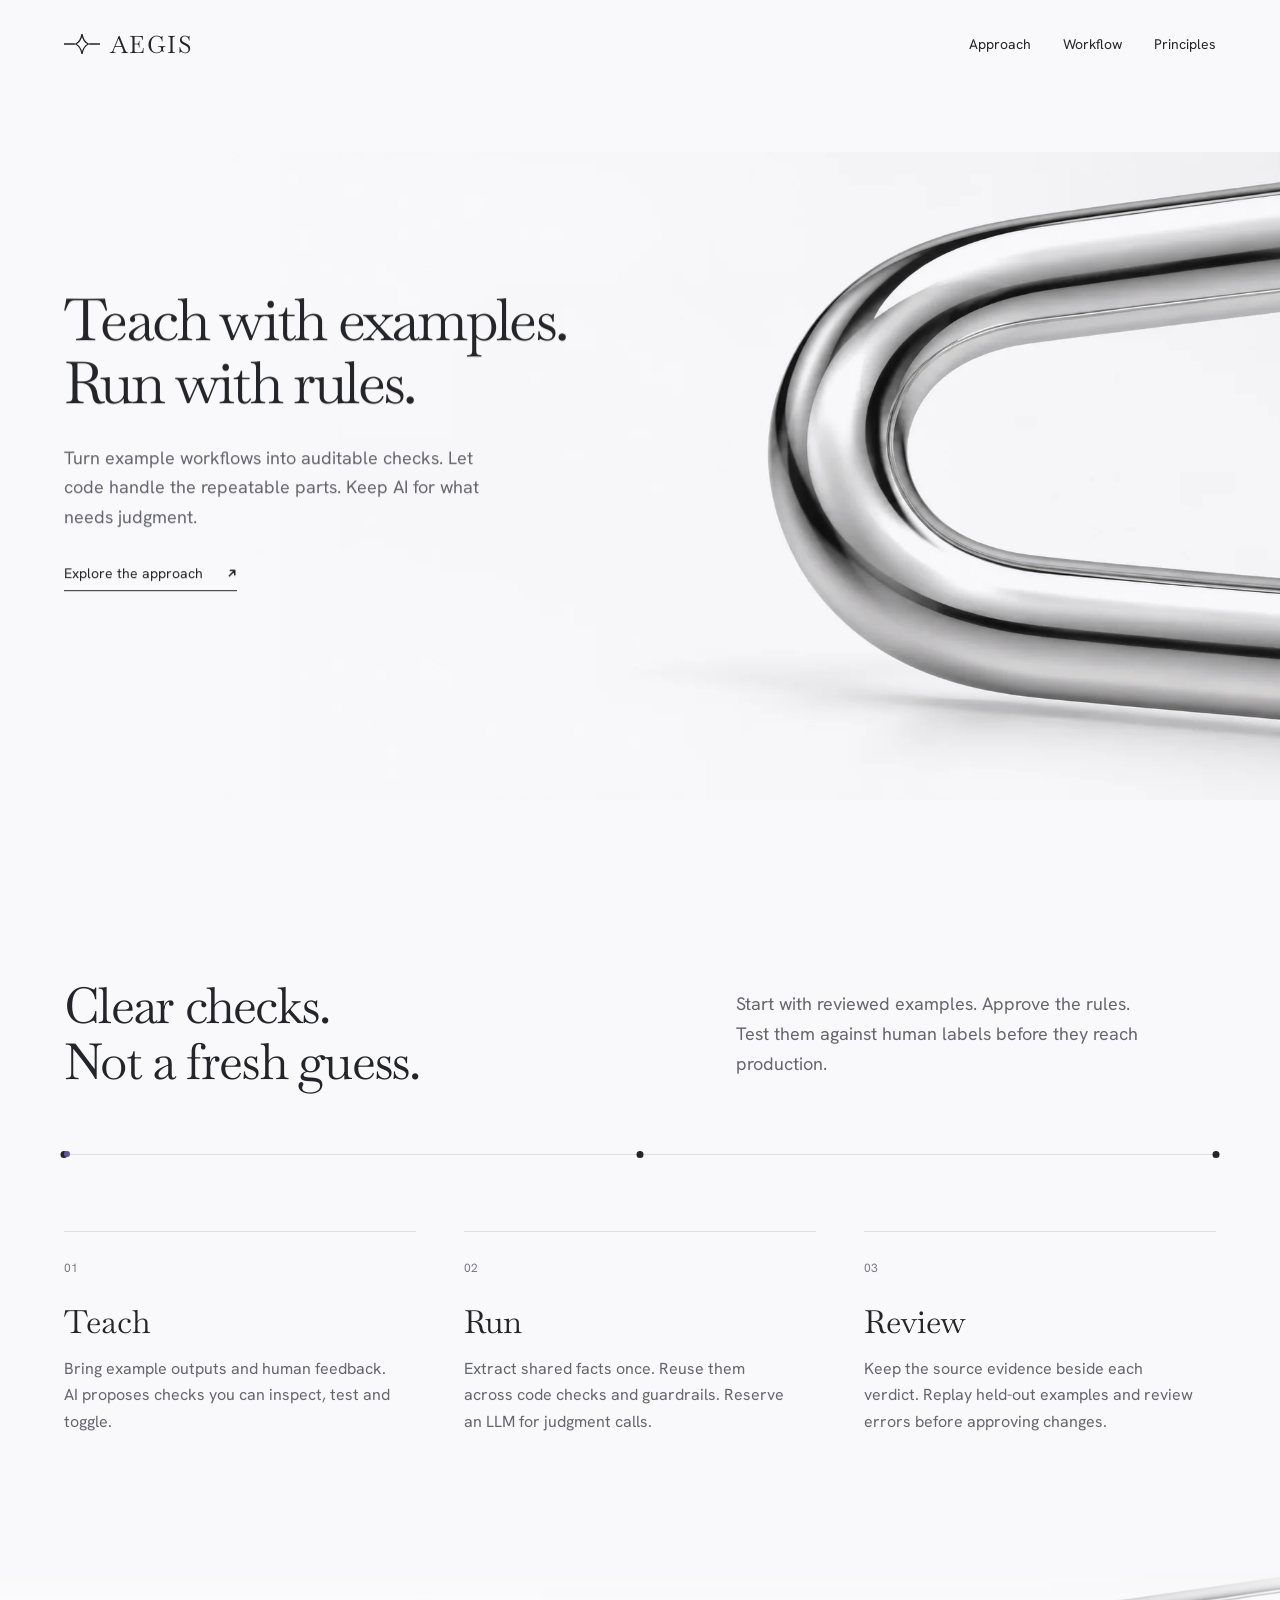
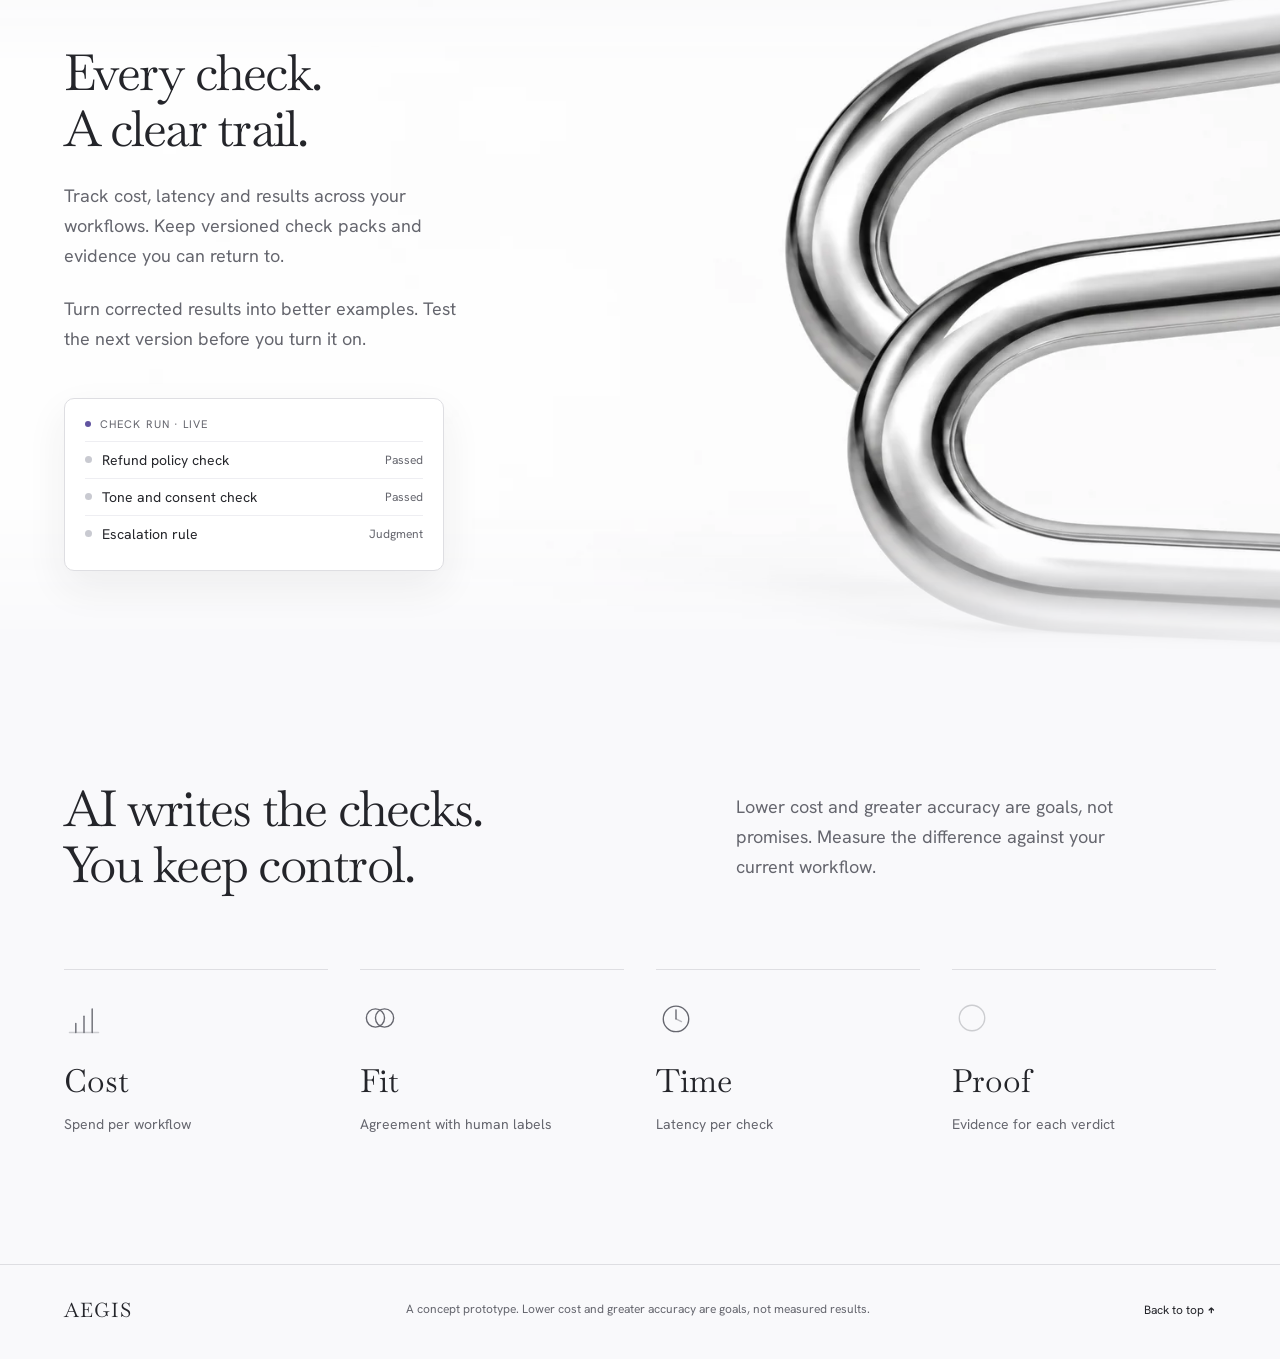
==== index.html @ 39c85c09 "Blend resized silver hero into pearl background" ====
<!DOCTYPE html>
<html lang="en">
<head>
<meta charset="utf-8"><meta name="viewport" content="width=device-width,initial-scale=1">
<title>Aegis - Teach with examples. Run with rules.</title>
<meta name="description" content="A concept for turning reviewed workflow examples into testable checks. AI proposes the rules. You keep control.">
<link rel="preconnect" href="https://fonts.googleapis.com"><link rel="preconnect" href="https://fonts.gstatic.com" crossorigin>
<link href="https://fonts.googleapis.com/css2?family=Baskervville:wght@400;500;600&family=Hanken+Grotesk:wght@400;500;600&display=swap" rel="stylesheet">
<style>:root{--ink:#24252a;--muted:#65666e;--line:#dedee2;--white:#f9f9fb;--serif:'Baskervville',Georgia,serif;--sans:'Hanken Grotesk',Arial,sans-serif}
*{box-sizing:border-box}html{scroll-behavior:smooth;scroll-padding-top:96px}body{margin:0;background:var(--white);color:var(--ink);font-family:var(--sans);-webkit-font-smoothing:antialiased}a{color:inherit}img{display:block;width:100%}h1,h2,h3,p{margin:0}h1,h2,h3{font-family:var(--serif);font-weight:400}p{font-size:18px;line-height:1.65;color:var(--muted)}.wrap{max-width:1320px;margin:auto;padding-left:64px;padding-right:64px}.header{height:88px;position:absolute;top:0;left:0;right:0;z-index:2;display:flex;justify-content:space-between;align-items:center;padding:0 64px}.logo{display:flex;align-items:center;gap:10px;text-decoration:none;font-family:var(--serif);font-size:24px;letter-spacing:.06em}.header nav{display:flex;gap:32px}.header nav a{text-decoration:none;font-size:14px}.header nav a:hover{text-decoration:underline;text-underline-offset:6px}.hero{position:relative;min-height:720px;height:min(850px,100svh);overflow:hidden;background:#f7f7fa}.hero-art{position:absolute;inset:0;height:100%;object-fit:cover;object-position:center}.hero-copy{position:relative;z-index:1;padding:0 64px;width:57%;max-width:820px;top:50%;transform:translateY(-45%)}h1{font-size:clamp(44px,4.55vw,70px);line-height:1.08;letter-spacing:-.045em}.hero-copy p{max-width:440px;margin-top:28px}.button{display:inline-flex;gap:28px;align-items:center;text-decoration:none;background:var(--ink);color:white;border-radius:4px;padding:16px 22px;margin-top:32px;font-size:14px;transition:background .2s}.button:hover{background:#43444c}.button:focus-visible,a:focus-visible{outline:2px solid #6154a0;outline-offset:5px}.approach{padding-top:128px;padding-bottom:128px}.section-heading{display:grid;grid-template-columns:1.2fr 1fr;gap:96px;align-items:center}h2{font-size:clamp(38px,3.9vw,56px);line-height:1.12;letter-spacing:-.035em}.section-heading>p{max-width:430px}.steps{display:grid;grid-template-columns:repeat(3,1fr);gap:48px;margin-top:76px}.steps article{border-top:1px solid var(--line);padding-top:24px}.step-number{font-size:12px;color:#777983;font-variant-numeric:tabular-nums}.steps h3{font-size:32px;margin:24px 0 14px}.steps p{font-size:16px;max-width:330px}.evidence{background:#f2f3f6;overflow:hidden}.evidence-inner{position:relative;min-height:690px;display:flex;align-items:center}.evidence-copy{position:relative;z-index:1;width:40%;padding:72px 0}.evidence-copy p{margin-top:24px;max-width:400px}.pipe-section-art{position:absolute;right:-8%;width:110%;height:100%;object-fit:cover;object-position:center;mix-blend-mode:multiply;pointer-events:none}.measure{padding-top:128px;padding-bottom:128px}.metrics{display:grid;grid-template-columns:repeat(4,1fr);gap:32px;margin-top:76px}.metrics>div{border-top:1px solid var(--line);padding-top:28px}.metrics h3{font-size:32px}.metrics p{font-size:14px;margin-top:12px}footer.wrap{border-top:1px solid var(--line);padding-top:32px;padding-bottom:36px;display:flex;gap:40px;align-items:center;justify-content:space-between}footer p{font-size:12px;max-width:470px}.footer-name{font-family:var(--serif);font-size:20px;text-decoration:none;letter-spacing:.05em}footer>a:last-child{font-size:12px;text-decoration:none;white-space:nowrap}
@media(min-width:1600px){.hero-copy{margin-left:calc((100vw - 1440px)/2)}.header{padding-left:max(64px,calc((100vw - 1312px)/2));padding-right:max(64px,calc((100vw - 1312px)/2))}}
@media(max-width:1000px){.wrap{padding-left:36px;padding-right:36px}.header{padding:0 36px}.hero-copy{padding:0 36px;width:57%}.hero-copy p{font-size:16px}.section-heading{gap:48px}.steps{gap:28px}.evidence-copy{width:42%}.evidence-copy p{font-size:16px}.evidence-inner{min-height:620px}}
@media(max-width:640px){html{scroll-padding-top:30px}.wrap{padding-left:24px;padding-right:24px}.header{height:72px;padding:0 24px}.logo{font-size:21px;gap:6px}.logo svg{width:30px}.header nav{gap:18px}.header nav a{font-size:12px}.header nav a:nth-child(2){display:none}.hero{height:auto;min-height:0;padding-top:112px;padding-bottom:0;display:flex;flex-direction:column}.hero-copy{top:auto;transform:none;padding:0 24px;width:100%;max-width:none}.hero h1{font-size:43px;line-height:1.08}.hero-copy p{font-size:16px;line-height:1.55;max-width:330px;margin-top:22px}.button{margin-top:24px;padding:14px 18px}.hero-art{position:relative;inset:auto;order:2;height:380px;width:100%;object-fit:cover;object-position:94% center;margin-top:8px}.section-heading{grid-template-columns:1fr;gap:24px}h2{font-size:38px}.section-heading>p{font-size:16px;max-width:340px}.approach,.measure{padding-top:76px;padding-bottom:76px}.steps{grid-template-columns:1fr;gap:32px;margin-top:44px}.steps article{padding-top:20px}.steps h3{margin:14px 0 10px;font-size:29px}.steps p{max-width:100%}.evidence-inner{display:flex;flex-direction:column;align-items:stretch;min-height:0;padding-top:68px;padding-bottom:0}.evidence-copy{width:100%;padding:0}.evidence-copy p{max-width:330px;font-size:16px;margin-top:22px}.pipe-section-art{position:relative;right:auto;width:calc(100% + 48px);margin-left:-24px;height:390px;object-position:95% center;margin-top:24px}.metrics{grid-template-columns:1fr 1fr;gap:36px 24px;margin-top:44px}.metrics>div{padding-top:20px}.metrics h3{font-size:29px}.metrics p{font-size:13px;line-height:1.5}footer.wrap{flex-wrap:wrap;gap:20px;padding-top:28px;padding-bottom:32px}footer p{order:3;width:100%;max-width:320px}footer>a:last-child{margin-left:auto}}
@media(prefers-reduced-motion:reduce){html{scroll-behavior:auto}*{transition:none!important}}

/* Shared canvas: feather both artworks into the same pearl surface. */
.hero,.evidence{background:var(--white)}
.hero-art{mask-image:linear-gradient(to bottom,black 65%,transparent 100%);-webkit-mask-image:linear-gradient(to bottom,black 65%,transparent 100%);animation:silver-drift 14s ease-in-out infinite;transform-origin:72% 50%}
.pipe-section-art{mix-blend-mode:normal;mask-image:linear-gradient(to bottom,transparent,black 16%,black 76%,transparent);-webkit-mask-image:linear-gradient(to bottom,transparent,black 16%,black 76%,transparent);animation:mercury-drift 11s ease-in-out infinite}
.hero-copy{animation:copy-arrive 1s cubic-bezier(.2,.7,.2,1) both}
.header{animation:header-arrive .8s ease both}.button{transition:background .2s,transform .25s}.button:hover{transform:translateY(-3px)}
@keyframes silver-drift{0%,100%{transform:scale(1.015) translateY(0)}50%{transform:scale(1.035) translateY(-8px)}}
@keyframes mercury-drift{0%,100%{transform:translateY(0)}50%{transform:translateY(-12px)}}
@keyframes copy-arrive{from{opacity:0;filter:blur(6px)}to{opacity:1;filter:blur(0)}}
@keyframes header-arrive{from{opacity:0;transform:translateY(-8px)}to{opacity:1;transform:translateY(0)}}
.reveal{opacity:1}.motion-ready .reveal{opacity:0;transform:translateY(26px);transition:opacity .8s ease,transform .8s cubic-bezier(.2,.7,.2,1)}.motion-ready .reveal.visible{opacity:1;transform:none}
@media(max-width:640px){.hero-art{height:410px;margin-top:0;object-position:94% center;mask-image:linear-gradient(to bottom,transparent,black 20%,black 72%,transparent);-webkit-mask-image:linear-gradient(to bottom,transparent,black 20%,black 72%,transparent)}.pipe-section-art{height:420px;margin-top:0;mask-image:linear-gradient(to bottom,transparent,black 18%,black 72%,transparent);-webkit-mask-image:linear-gradient(to bottom,transparent,black 18%,black 72%,transparent)}.hero{padding-bottom:0}.approach{padding-top:44px}.evidence-inner{padding-top:26px}.measure{padding-top:44px}}
@media(prefers-reduced-motion:reduce){.hero-art,.pipe-section-art,.hero-copy,.header{animation:none}.motion-ready .reveal{opacity:1;transform:none;transition:none}}

.button{padding:0 0 8px;background:transparent!important;color:var(--ink);border-radius:0;border-bottom:1px solid var(--ink);gap:24px}.button:hover{transform:translateX(3px)}
.article-page{padding-top:168px;padding-bottom:100px}.article-lead{max-width:780px}.article-lead h1{font-size:clamp(46px,5vw,72px)}.article-lead>p{font-size:22px;margin-top:28px;max-width:650px}.article-body{display:grid;grid-template-columns:1fr 1fr;gap:72px 80px;margin-top:90px}.article-body article{border-top:1px solid var(--line);padding-top:24px}.article-body h2{font-size:36px;margin-bottom:20px}.article-body p+p{margin-top:18px}.page-next{display:flex;justify-content:space-between;gap:24px;border-top:1px solid var(--line);margin-top:90px;padding-top:30px}.page-next a{text-decoration:none;font-size:16px}.page-next a:hover{text-decoration:underline;text-underline-offset:5px}.header nav a[aria-current=page]{text-decoration:underline;text-underline-offset:6px}
@media(max-width:640px){.header nav{gap:14px}.header nav a:nth-child(2){display:block}.header nav a{font-size:11px}.header{padding:0 20px}.logo{font-size:19px}.article-page{padding-top:132px;padding-bottom:64px}.article-lead>p{font-size:18px}.article-body{grid-template-columns:1fr;gap:40px;margin-top:54px}.article-body h2{font-size:31px}.article-body p{font-size:16px}.page-next{margin-top:54px}.page-next a{font-size:14px}}
.flow{margin-top:64px}.flow-track{position:relative;height:1px;background:var(--line)}.flow-node{position:absolute;top:-3px;width:7px;height:7px;border-radius:50%;background:var(--ink);transform:translateX(-50%)}.flow-pulse{position:absolute;top:-2.5px;left:0;width:6px;height:6px;border-radius:50%;background:#6154a0;animation:flow-run 4.5s linear infinite}@keyframes flow-run{0%{left:0;opacity:0}12%{opacity:1}88%{opacity:1}100%{left:calc(100% - 6px);opacity:0}}.metrics .anim{color:var(--muted);margin-bottom:22px;display:block}.metrics .anim .bar{transform-box:fill-box;transform-origin:bottom;animation:bar-cycle 3s ease-in-out infinite}.metrics .anim .b2{animation-delay:.5s}.metrics .anim .b3{animation-delay:1s}@keyframes bar-cycle{0%,100%{transform:scaleY(1)}50%{transform:scaleY(.45)}}.metrics .anim .merge{transform-box:fill-box;animation:fit-merge 3.8s ease-in-out infinite}@keyframes fit-merge{0%,100%{transform:translateX(5px)}50%{transform:translateX(-5px)}}.metrics .anim .hand{transform-box:fill-box;transform-origin:50% 100%;animation:hand-spin 4s linear infinite}@keyframes hand-spin{to{transform:rotate(360deg)}}.metrics .anim .tick{stroke-dasharray:22;stroke-dashoffset:22;animation:tick-draw 3.4s ease-in-out infinite}@keyframes tick-draw{0%{stroke-dashoffset:22}40%{stroke-dashoffset:0}75%{stroke-dashoffset:0}100%{stroke-dashoffset:-22}}@media(prefers-reduced-motion:reduce){.flow-pulse{animation:none}.metrics .anim .bar,.metrics .anim .merge,.metrics .anim .hand,.metrics .anim .tick{animation:none}.metrics .anim .tick{stroke-dashoffset:0}}.menu-toggle{display:none}.mobile-menu{display:none;position:fixed;inset:0;z-index:50;background:var(--white);flex-direction:column;justify-content:center;padding:0 32px;visibility:hidden;clip-path:circle(0px at calc(100% - 46px) 36px);transition:clip-path .65s cubic-bezier(.7,0,.2,1),visibility 0s .65s}.mobile-menu.open{visibility:visible;clip-path:circle(150% at calc(100% - 46px) 36px);transition:clip-path .65s cubic-bezier(.7,0,.2,1)}.mobile-menu nav{display:flex;flex-direction:column;gap:6px}.mobile-menu a{font-family:var(--serif);font-size:44px;line-height:1.3;text-decoration:none;letter-spacing:-.02em;display:flex;align-items:baseline;gap:16px;opacity:0;transform:translateY(18px);transition:opacity .45s ease,transform .45s cubic-bezier(.2,.7,.2,1)}.mobile-menu a span{font-family:var(--sans);font-size:12px;color:var(--muted);letter-spacing:.1em}.mobile-menu.open a{opacity:1;transform:none}.mobile-menu.open a:nth-child(1){transition-delay:.16s}.mobile-menu.open a:nth-child(2){transition-delay:.23s}.mobile-menu.open a:nth-child(3){transition-delay:.3s}.mobile-menu.open a:nth-child(4){transition-delay:.37s}.mobile-menu a[aria-current=page]{text-decoration:underline;text-underline-offset:8px}.mobile-menu p{position:absolute;bottom:36px;left:32px;right:32px;font-size:12px;max-width:280px}body.menu-open{overflow:hidden}@media(max-width:640px){.menu-toggle{display:block;position:relative;z-index:60;width:44px;height:44px;background:none;border:0;padding:0;cursor:pointer}.menu-toggle span{position:absolute;right:6px;height:1.5px;background:var(--ink);border-radius:2px;transition:top .5s cubic-bezier(.7,0,.2,1),right .5s cubic-bezier(.7,0,.2,1),width .5s cubic-bezier(.7,0,.2,1),transform .5s cubic-bezier(.7,0,.2,1)}.menu-toggle .mt-a{top:16px;width:30px}.menu-toggle .mt-b{top:27px;width:16px}.menu-toggle.open .mt-a{top:21.5px;width:26px;right:9px;transform:rotate(90deg)}.menu-toggle.open .mt-b{top:21.5px;width:26px;right:9px;transform:rotate(0deg)}.mobile-menu{display:flex}}@media(prefers-reduced-motion:reduce){.mobile-menu,.mobile-menu a,.menu-toggle span{transition:none}}body.menu-open .header{z-index:60}@media(max-width:640px){.header nav{display:none}}.feed{margin-top:44px;background:#fff;border:1px solid var(--line);border-radius:10px;padding:18px 20px;max-width:380px;font-size:14px;color:var(--ink);box-shadow:0 16px 40px rgba(36,37,42,.07)}.feed-head{display:flex;align-items:center;gap:9px;font-size:11px;letter-spacing:.1em;text-transform:uppercase;color:var(--muted);margin-bottom:10px}.feed-live{width:6px;height:6px;border-radius:50%;background:#6154a0;animation:live-pulse 2.2s ease-in-out infinite}@keyframes live-pulse{50%{opacity:.2}}.feed-row{display:flex;align-items:center;gap:10px;padding:9px 0;border-top:1px solid #eeeef2}.feed-row i{width:7px;height:7px;border-radius:50%;background:#c9cad1;flex:none;animation:row-cycle 4.8s ease-in-out infinite}.feed-row:nth-child(3) i{animation-delay:1.2s}.feed-row:nth-child(4) i{animation-delay:2.4s}@keyframes row-cycle{0%,100%{background:#c9cad1}10%,40%{background:#6154a0}}.feed-row span{margin-left:auto;color:var(--muted);font-size:12px}@media(max-width:640px){.feed{max-width:340px;margin-top:36px}}@media(prefers-reduced-motion:reduce){.feed-live,.feed-row i{animation:none}}
/* Airier silver hero composition */
@media(min-width:641px){.hero-art{inset:auto;top:17%;right:-3%;width:90%;height:78%;object-fit:contain;object-position:center}}
@media(max-width:640px){.hero-art{height:320px;object-position:94% center}}

/* Keep toggle above the overlay throughout both transitions. */
@media(max-width:640px){.header{z-index:60!important;animation:none!important;transform:none!important}.menu-toggle{position:fixed;top:14px;right:20px;z-index:70;opacity:1!important;visibility:visible!important;-webkit-tap-highlight-color:transparent}.menu-toggle span{top:21px!important;right:8px!important;width:28px!important;transform-origin:center;transition:transform .65s cubic-bezier(.22,1,.36,1)!important;opacity:1!important;visibility:visible!important}.menu-toggle .mt-a{transform:translateY(-5px)}.menu-toggle .mt-b{transform:translateY(5px) scaleX(.6);transform-origin:right center}.menu-toggle.open .mt-a{transform:translateY(0) rotate(90deg)}.menu-toggle.open .mt-b{transform:translateY(0) scaleX(1);transform-origin:right center}.mobile-menu{transition:clip-path .75s cubic-bezier(.22,1,.36,1),visibility 0s .75s}.mobile-menu.open{transition:clip-path .75s cubic-bezier(.22,1,.36,1),visibility 0s}}
@media(prefers-reduced-motion:reduce){.menu-toggle span,.mobile-menu{transition:none!important}}

.hero-art{mix-blend-mode:multiply;mask-image:linear-gradient(to right,transparent,black 20%,black);-webkit-mask-image:linear-gradient(to right,transparent,black 20%,black)}
</style>
</head>
<body>
<header class="header"><a class="logo" href="#top" aria-label="Aegis home"><svg viewBox="0 0 40 24" width="36" height="24" aria-hidden="true"><path d="M0 12h12M28 12h12" stroke="currentColor" stroke-width="1.5"/><path d="M20 1c1 6 3 9 7 11-4 2-6 5-7 11-1-6-3-9-7-11 4-2 6-5 7-11z" fill="none" stroke="currentColor" stroke-width="1.5"/></svg>AEGIS</a><nav aria-label="Main"><a href="approach.html">Approach</a><a href="workflow.html">Workflow</a><a href="principles.html">Principles</a></nav><button class="menu-toggle" type="button" aria-expanded="false" aria-controls="mobile-menu" aria-label="Open menu"><span class="mt-a"></span><span class="mt-b"></span></button></header><div class="mobile-menu" id="mobile-menu" aria-hidden="true"><nav aria-label="Mobile"><a href="#top" aria-current="page"><span>01</span>Home</a><a href="approach.html"><span>02</span>Approach</a><a href="workflow.html"><span>03</span>Workflow</a><a href="principles.html"><span>04</span>Principles</a></nav><p>A concept prototype. Teach with examples, run with rules.</p></div>
<main id="top">
<section class="hero" aria-labelledby="headline"><img class="hero-art" src="[data-uri]" alt="An abstract silver return curve" fetchpriority="high"><div class="hero-copy"><h1 id="headline">Teach with examples.<br>Run with rules.</h1><p>Turn example workflows into auditable checks. Let code handle the repeatable parts. Keep AI for what needs judgment.</p><a class="button" href="approach.html">Explore the approach <span aria-hidden="true"><svg viewBox="0 0 10 10" width="0.72em" height="0.72em" fill="none" stroke="currentColor" stroke-width="1.5" stroke-linecap="round" stroke-linejoin="round" aria-hidden="true" focusable="false" style="vertical-align:-0.04em"><path d="M2.3 7.7 7.7 2.3M3.3 2.3h4.4v4.4"/></svg></span></a></div></section>
<section class="approach wrap" id="approach"><div class="section-heading reveal"><h2>Clear checks.<br>Not a fresh guess.</h2><p>Start with reviewed examples. Approve the rules. Test them against human labels before they reach production.</p></div><div class="flow reveal" aria-hidden="true"><div class="flow-track"><span class="flow-node" style="left:0"></span><span class="flow-node" style="left:50%"></span><span class="flow-node" style="left:100%"></span><span class="flow-pulse"></span></div></div><div class="steps"><article><span class="step-number">01</span><h3>Teach</h3><p>Bring example outputs and human feedback. AI proposes checks you can inspect, test and toggle.</p></article><article><span class="step-number">02</span><h3>Run</h3><p>Extract shared facts once. Reuse them across code checks and guardrails. Reserve an LLM for judgment calls.</p></article><article><span class="step-number">03</span><h3>Review</h3><p>Keep the source evidence beside each verdict. Replay held-out examples and review errors before approving changes.</p></article></div></section>
<section class="evidence" id="workflow"><div class="evidence-inner wrap"><div class="evidence-copy reveal"><h2>Every check.<br>A clear trail.</h2><p>Track cost, latency and results across your workflows. Keep versioned check packs and evidence you can return to.</p><p>Turn corrected results into better examples. Test the next version before you turn it on.</p><div class="feed reveal" aria-hidden="true"><div class="feed-head"><span class="feed-live"></span>Check run · live</div><div class="feed-row"><i></i>Refund policy check<span>Passed</span></div><div class="feed-row"><i></i>Tone and consent check<span>Passed</span></div><div class="feed-row"><i></i>Escalation rule<span>Judgment</span></div></div></div><img src="[data-uri]" alt="Parallel abstract silver return curves" class="pipe-section-art" loading="lazy"></div></section>
<section class="measure wrap" id="principles"><div class="section-heading reveal"><h2>AI writes the checks.<br>You keep control.</h2><p>Lower cost and greater accuracy are goals, not promises. Measure the difference against your current workflow.</p></div><div class="metrics"><div><svg class="anim" viewBox="0 0 44 44" width="40" height="40" fill="none" stroke="currentColor" stroke-width="1.5" stroke-linecap="round" aria-hidden="true"><line x1="6" y1="38" x2="38" y2="38" opacity=".3"/><line class="bar b1" x1="13" y1="28" x2="13" y2="38"/><line class="bar b2" x1="22" y1="20" x2="22" y2="38"/><line class="bar b3" x1="31" y1="12" x2="31" y2="38"/></svg><h3>Cost</h3><p>Spend per workflow</p></div><div><svg class="anim" viewBox="0 0 44 44" width="40" height="40" fill="none" stroke="currentColor" stroke-width="1.5" aria-hidden="true"><circle cx="17" cy="22" r="10"/><circle class="merge" cx="27" cy="22" r="10"/></svg><h3>Fit</h3><p>Agreement with human labels</p></div><div><svg class="anim" viewBox="0 0 44 44" width="40" height="40" fill="none" stroke="currentColor" stroke-width="1.5" stroke-linecap="round" aria-hidden="true"><circle cx="22" cy="23" r="14"/><line class="hand" x1="22" y1="23" x2="22" y2="13"/><line x1="22" y1="23" x2="28" y2="26" opacity=".45"/></svg><h3>Time</h3><p>Latency per check</p></div><div><svg class="anim" viewBox="0 0 44 44" width="40" height="40" fill="none" stroke="currentColor" stroke-width="1.5" stroke-linecap="round" stroke-linejoin="round" aria-hidden="true"><circle cx="22" cy="22" r="14" opacity=".3"/><path class="tick" d="M15.5 22.5 20 27 28.5 17.5"/></svg><h3>Proof</h3><p>Evidence for each verdict</p></div></div></section>
</main><footer class="wrap"><a class="footer-name" href="#top">AEGIS</a><p>A concept prototype. Lower cost and greater accuracy are goals, not measured results.</p><a href="#top">Back to top <svg viewBox="0 0 10 10" width="0.72em" height="0.72em" fill="none" stroke="currentColor" stroke-width="1.5" stroke-linecap="round" stroke-linejoin="round" aria-hidden="true" focusable="false" style="vertical-align:-0.04em"><path d="M5 7.8V2.2M2.5 4.7 5 2.2l2.5 2.5"/></svg></a></footer>

<script>
const mt=document.querySelector('.menu-toggle'),mm=document.getElementById('mobile-menu');
if(mt&&mm){const setMenu=o=>{mt.classList.toggle('open',o);mm.classList.toggle('open',o);mt.setAttribute('aria-expanded',String(o));mm.setAttribute('aria-hidden',String(!o));document.body.classList.toggle('menu-open',o);mt.setAttribute('aria-label',o?'Close menu':'Open menu')};
mt.addEventListener('click',()=>setMenu(!mm.classList.contains('open')));
mm.querySelectorAll('a').forEach(a=>a.addEventListener('click',()=>setMenu(false)));
addEventListener('keydown',e=>{if(e.key==='Escape'&&mm.classList.contains('open'))setMenu(false)});}
const reduced=matchMedia('(prefers-reduced-motion: reduce)').matches;
if(!reduced && 'IntersectionObserver' in window){document.documentElement.classList.add('motion-ready');const observer=new IntersectionObserver(entries=>{entries.forEach(entry=>{if(entry.isIntersecting){entry.target.classList.add('visible');observer.unobserve(entry.target)}})},{threshold:.12});document.querySelectorAll('.reveal').forEach(el=>observer.observe(el));}
</script>
</body></html>
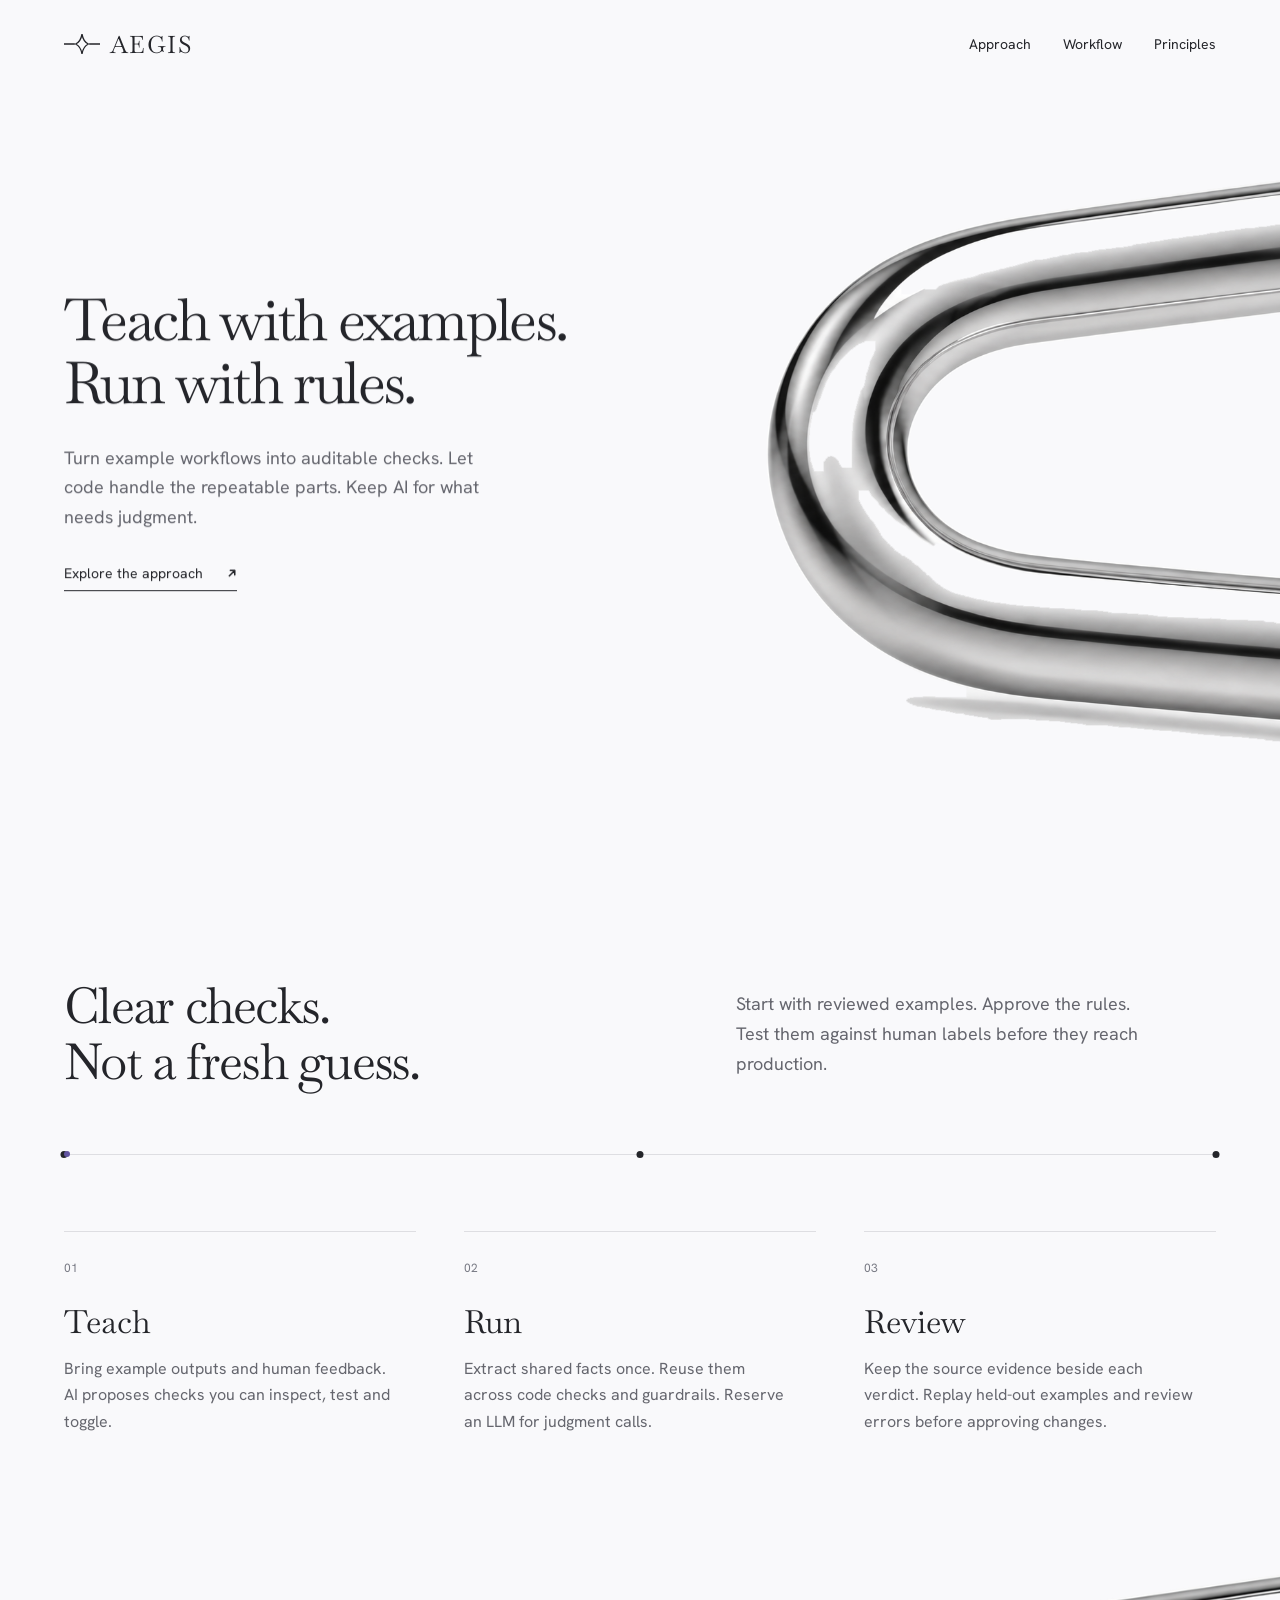
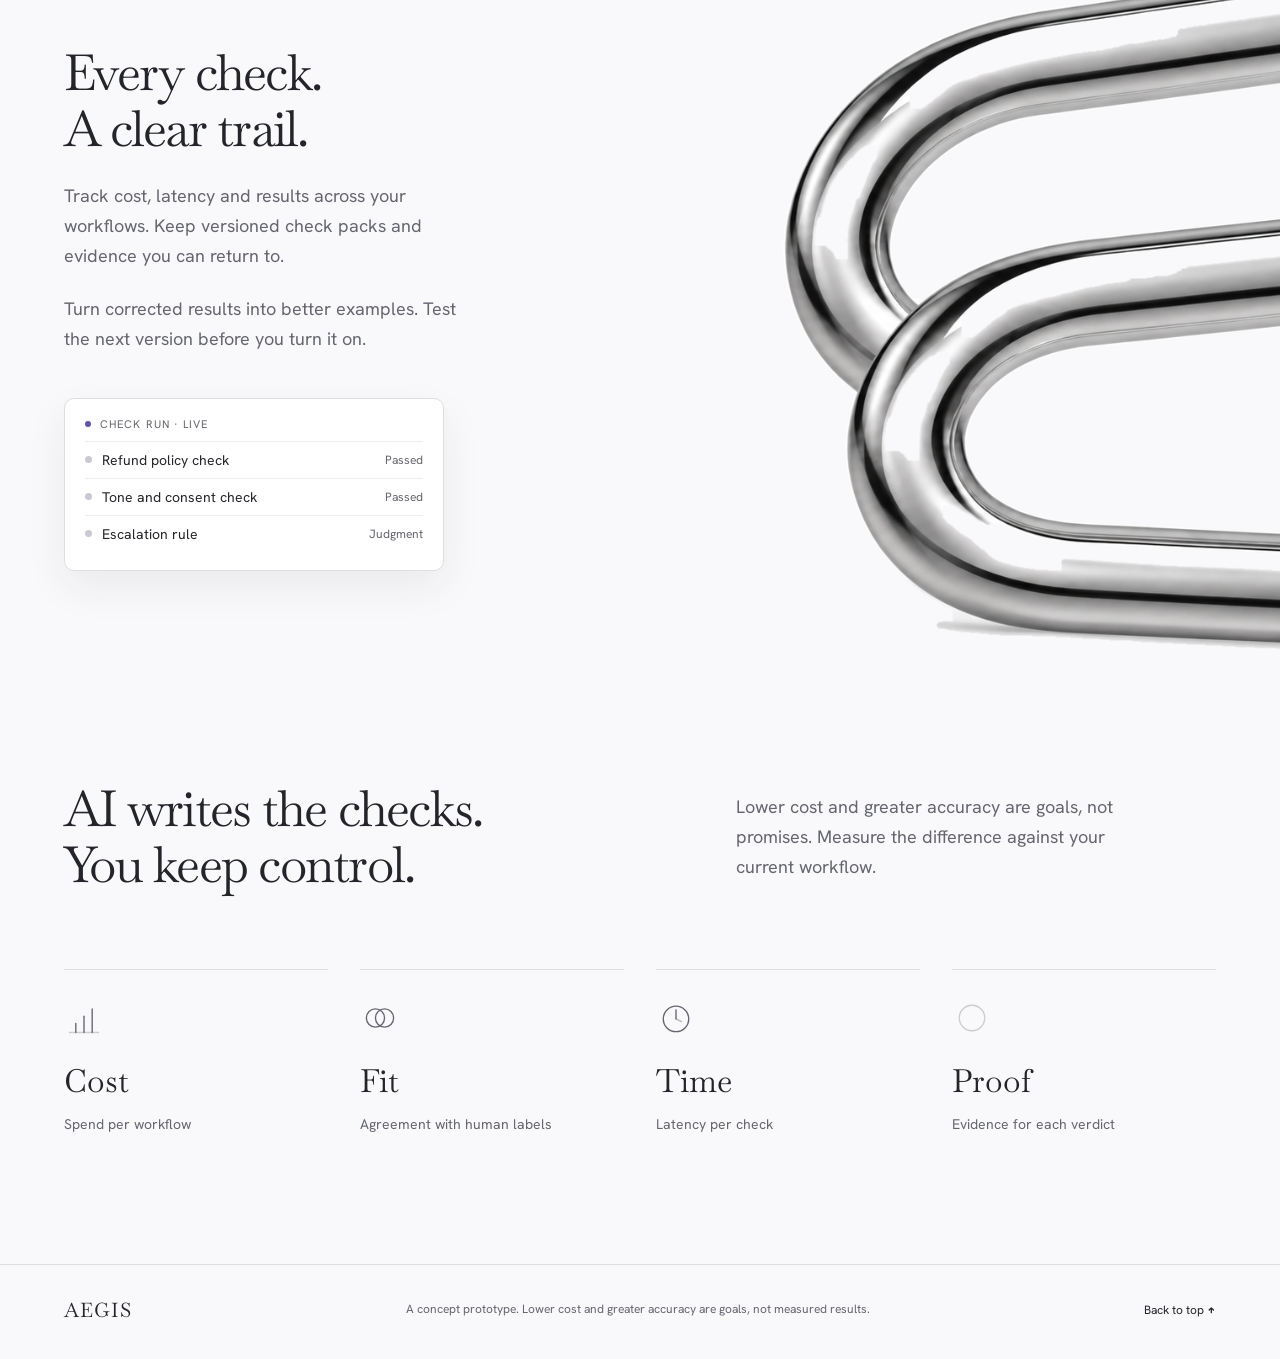
==== commit 0678364c: "True alpha artwork and clean edge-anchored composition on index" ====
--- a/index.html
+++ b/index.html
@@ -40,14 +40,17 @@
 @media(prefers-reduced-motion:reduce){.menu-toggle span,.mobile-menu{transition:none!important}}
 
 .hero-art{mix-blend-mode:multiply;mask-image:linear-gradient(to right,transparent,black 20%,black);-webkit-mask-image:linear-gradient(to right,transparent,black 20%,black)}
+
+/* True alpha artwork on the page surface, no image ground. */
+.hero-art,.page-pipe,.pipe-section-art{mix-blend-mode:normal;background:transparent;mask-image:none;-webkit-mask-image:none}
 </style>
 </head>
 <body>
 <header class="header"><a class="logo" href="#top" aria-label="Aegis home"><svg viewBox="0 0 40 24" width="36" height="24" aria-hidden="true"><path d="M0 12h12M28 12h12" stroke="currentColor" stroke-width="1.5"/><path d="M20 1c1 6 3 9 7 11-4 2-6 5-7 11-1-6-3-9-7-11 4-2 6-5 7-11z" fill="none" stroke="currentColor" stroke-width="1.5"/></svg>AEGIS</a><nav aria-label="Main"><a href="approach.html">Approach</a><a href="workflow.html">Workflow</a><a href="principles.html">Principles</a></nav><button class="menu-toggle" type="button" aria-expanded="false" aria-controls="mobile-menu" aria-label="Open menu"><span class="mt-a"></span><span class="mt-b"></span></button></header><div class="mobile-menu" id="mobile-menu" aria-hidden="true"><nav aria-label="Mobile"><a href="#top" aria-current="page"><span>01</span>Home</a><a href="approach.html"><span>02</span>Approach</a><a href="workflow.html"><span>03</span>Workflow</a><a href="principles.html"><span>04</span>Principles</a></nav><p>A concept prototype. Teach with examples, run with rules.</p></div>
 <main id="top">
-<section class="hero" aria-labelledby="headline"><img class="hero-art" src="[data-uri]" alt="An abstract silver return curve" fetchpriority="high"><div class="hero-copy"><h1 id="headline">Teach with examples.<br>Run with rules.</h1><p>Turn example workflows into auditable checks. Let code handle the repeatable parts. Keep AI for what needs judgment.</p><a class="button" href="approach.html">Explore the approach <span aria-hidden="true"><svg viewBox="0 0 10 10" width="0.72em" height="0.72em" fill="none" stroke="currentColor" stroke-width="1.5" stroke-linecap="round" stroke-linejoin="round" aria-hidden="true" focusable="false" style="vertical-align:-0.04em"><path d="M2.3 7.7 7.7 2.3M3.3 2.3h4.4v4.4"/></svg></span></a></div></section>
+<section class="hero" aria-labelledby="headline"><img class="hero-art" src="[data-uri]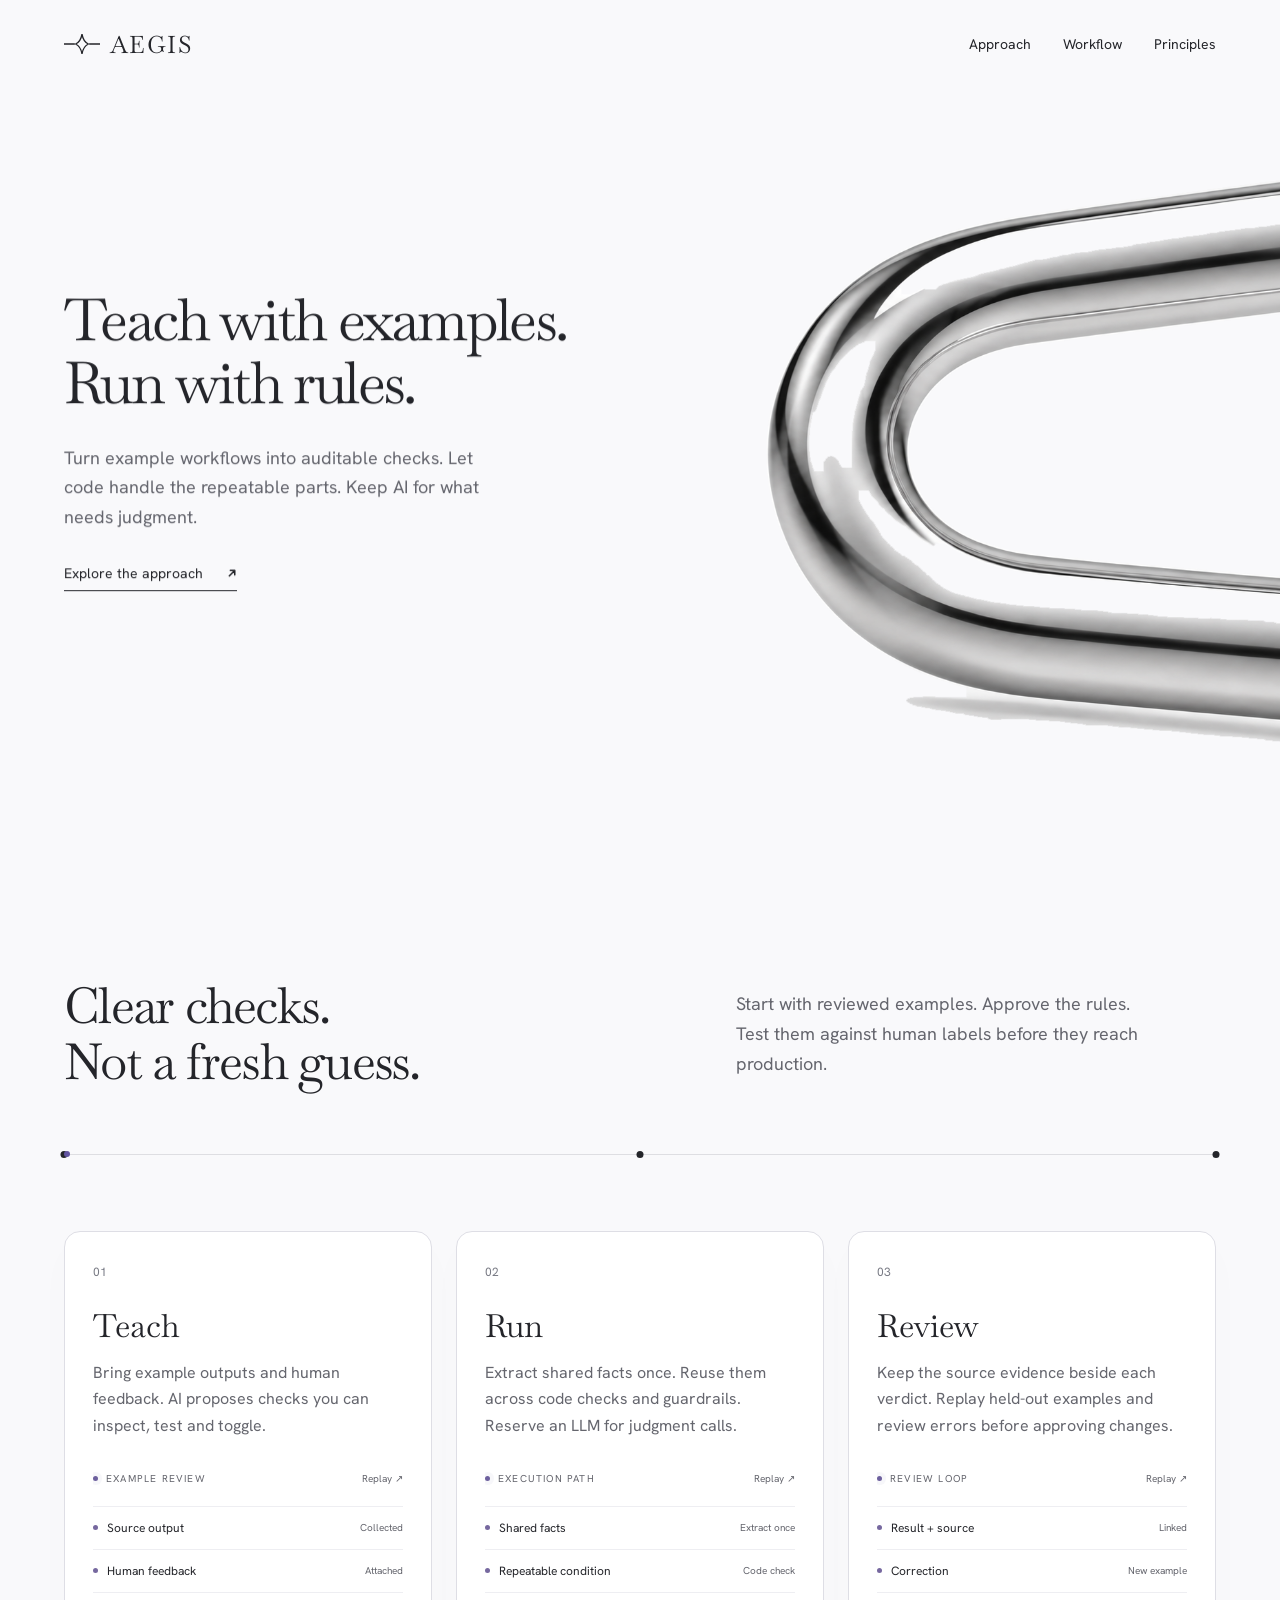
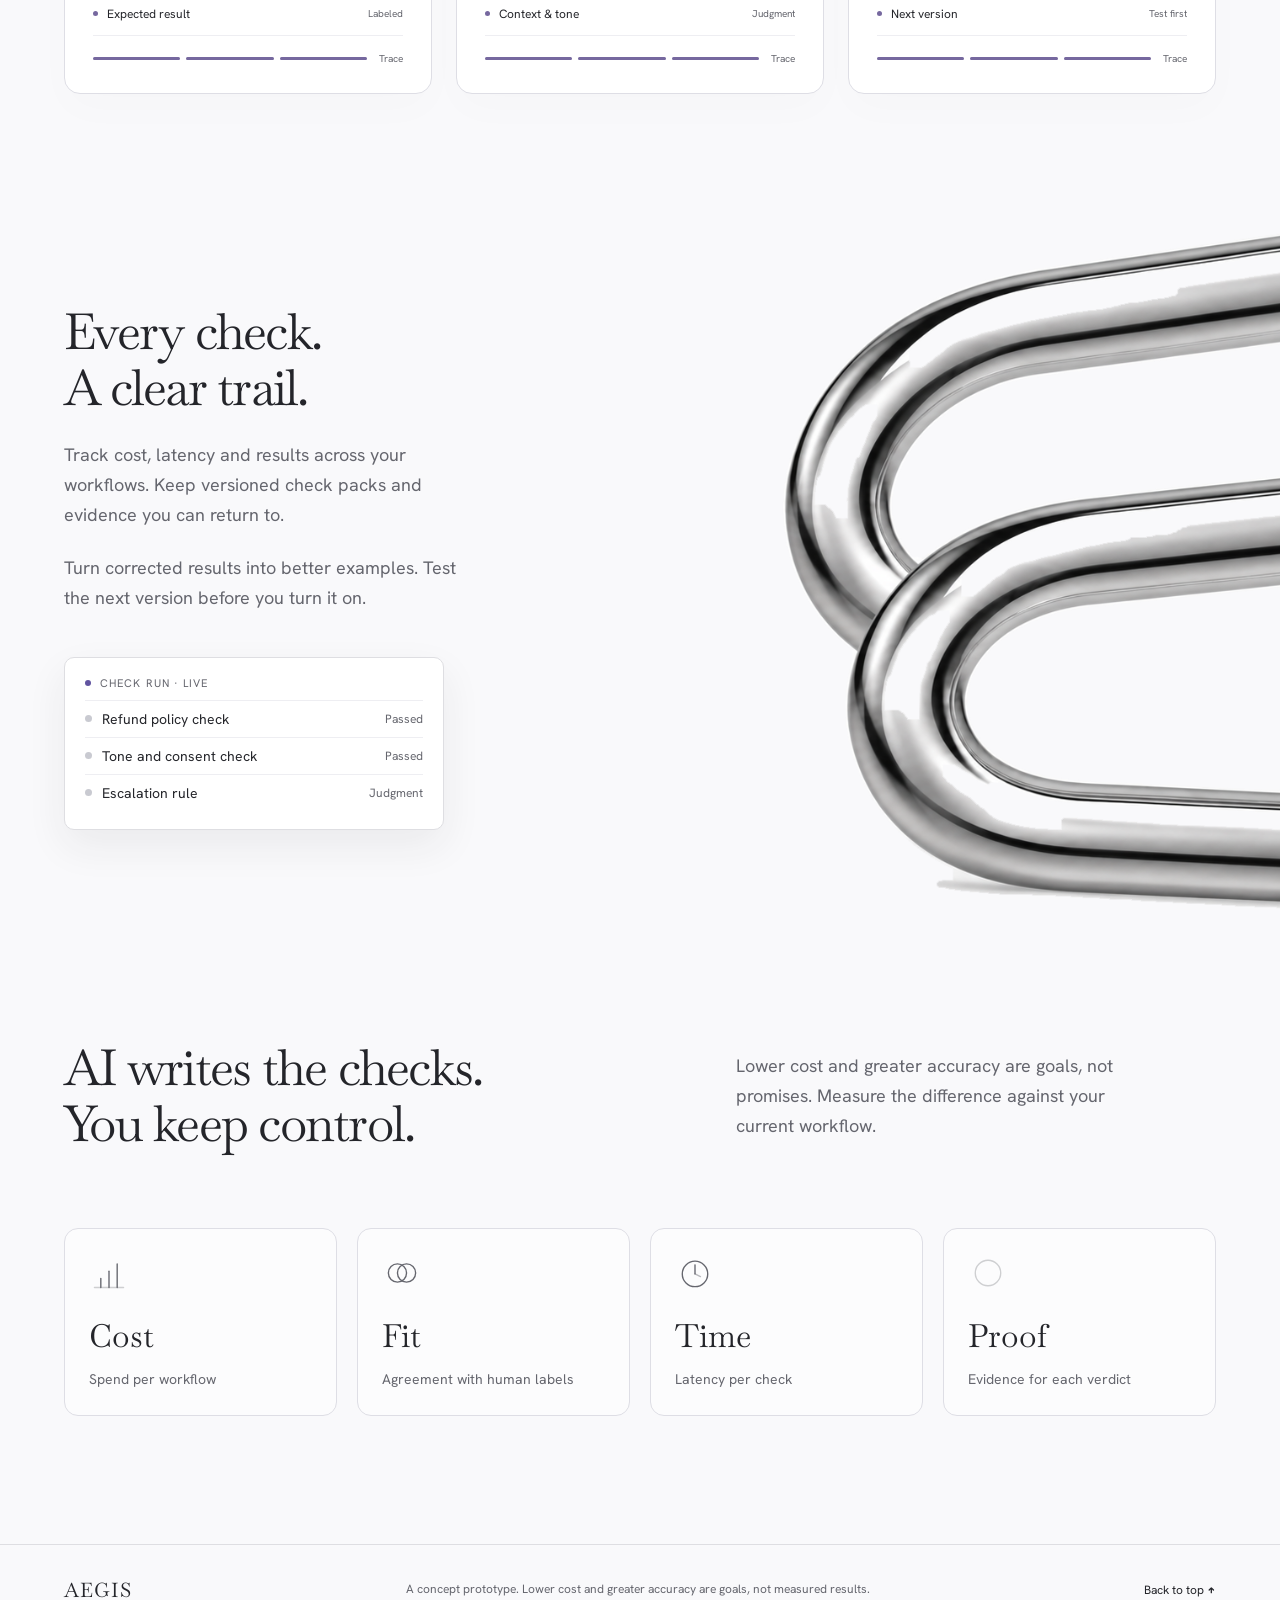
==== commit 25f51265: "Add restrained animated example cards on index" ====
--- a/index.html
+++ b/index.html
@@ -43,13 +43,24 @@
 
 /* True alpha artwork on the page surface, no image ground. */
 .hero-art,.page-pipe,.pipe-section-art{mix-blend-mode:normal;background:transparent;mask-image:none;-webkit-mask-image:none}
+
+/* Small working illustrations, in the same family as the check-run card. */
+.demo-card{margin-top:28px;border:1px solid #dedee5;border-radius:14px;background:rgba(255,255,255,.92);box-shadow:0 14px 36px rgba(35,35,46,.045);padding:20px 22px;overflow:hidden;font-family:var(--sans);position:relative}
+.demo-head{display:flex;align-items:center;justify-content:space-between;gap:16px;font-size:10px;letter-spacing:.12em;text-transform:uppercase;color:var(--muted);padding-bottom:16px;border-bottom:1px solid #eeeeF2}
+.demo-head>span{display:flex;align-items:center;gap:8px}.demo-dot{width:5px;height:5px;background:#6d609e;border-radius:50%;box-shadow:0 0 0 4px #6d609e0d}.demo-replay{border:0;background:none;color:var(--muted);font:inherit;letter-spacing:0;text-transform:none;cursor:pointer;padding:5px 0;white-space:nowrap}.demo-replay:hover{color:var(--ink)}.demo-replay:focus-visible,.demo-detail summary:focus-visible{outline:2px solid #6d609e;outline-offset:4px}
+.demo-row{display:flex;align-items:center;justify-content:space-between;gap:18px;min-height:43px;border-bottom:1px solid #eeeef2;font-size:12px;color:var(--ink);position:relative}.demo-row:last-child{border-bottom:0}.demo-row>span{display:flex;align-items:center;gap:9px}.demo-row small{font-size:10px;color:var(--muted);white-space:nowrap}.demo-mark{width:5px;height:5px;border-radius:50%;background:#c9c9d3;flex-shrink:0}.demo-row:last-child .demo-mark{background:#6d609e}.demo-detail{margin-top:14px;color:var(--muted);font-size:11px;line-height:1.7}.demo-detail summary{cursor:pointer;list-style:none;display:flex;justify-content:space-between}.demo-detail summary::after{content:'+';font-size:15px}.demo-detail[open] summary::after{content:'−'}.demo-detail p{font-size:12px;line-height:1.7;margin:12px 0 0!important}.demo-track{display:flex;gap:6px;margin-top:16px;align-items:center}.demo-track b{height:3px;flex:1;background:#e9e8ee;border-radius:3px;position:relative;overflow:hidden}.demo-track b::after{content:'';position:absolute;inset:0;background:#76689f;transform:translateX(-101%)}.demo-track small{font-size:10px;color:var(--muted);margin-left:6px}
+.demo-card.playing .demo-row{animation:demo-arrive .55s ease both;animation-delay:calc(var(--row)*.16s)}.demo-card.playing .demo-mark{animation:demo-light 2.2s ease both;animation-delay:calc(var(--row)*.2s)}.demo-card.playing .demo-track b::after{animation:demo-trace 1.8s cubic-bezier(.2,.7,.2,1) both;animation-delay:calc(var(--row)*.18s)}
+@keyframes demo-arrive{from{opacity:.25;transform:translateY(5px)}to{opacity:1;transform:translateY(0)}}@keyframes demo-light{0%,25%{background:#d7d5e0;box-shadow:none}50%{background:#76689f;box-shadow:0 0 0 4px #76689f12}100%{background:#76689f;box-shadow:none}}@keyframes demo-trace{to{transform:translateX(0)}}
+.steps{gap:24px}.steps>article{border:1px solid #dedee5;border-radius:16px;background:#fff;padding:28px;box-shadow:0 16px 40px #23232e04}.steps .demo-card{box-shadow:none;border:0;border-radius:0;padding:0;background:none;margin-top:24px}.steps .demo-head{padding-top:4px}.steps>article>p{font-size:16px}.metrics>div{border:1px solid #dedee5;border-radius:14px;padding:24px;background:#ffffff80}.metrics{gap:20px}
+@media(max-width:640px){.demo-card{padding:18px;margin-top:24px}.demo-row{font-size:11px;gap:10px}.demo-row small{font-size:9px}.steps>article{padding:24px}.steps{gap:18px}.metrics{gap:12px}.metrics>div{padding:18px}.metrics h3{font-size:28px}.metrics p{font-size:13px}.article-body{gap:38px}.demo-detail p{font-size:12px}}
+@media(prefers-reduced-motion:reduce){.demo-card.playing .demo-row,.demo-card.playing .demo-mark,.demo-card.playing .demo-track b::after{animation:none}.demo-track b::after{transform:none}}
 </style>
 </head>
 <body>
 <header class="header"><a class="logo" href="#top" aria-label="Aegis home"><svg viewBox="0 0 40 24" width="36" height="24" aria-hidden="true"><path d="M0 12h12M28 12h12" stroke="currentColor" stroke-width="1.5"/><path d="M20 1c1 6 3 9 7 11-4 2-6 5-7 11-1-6-3-9-7-11 4-2 6-5 7-11z" fill="none" stroke="currentColor" stroke-width="1.5"/></svg>AEGIS</a><nav aria-label="Main"><a href="approach.html">Approach</a><a href="workflow.html">Workflow</a><a href="principles.html">Principles</a></nav><button class="menu-toggle" type="button" aria-expanded="false" aria-controls="mobile-menu" aria-label="Open menu"><span class="mt-a"></span><span class="mt-b"></span></button></header><div class="mobile-menu" id="mobile-menu" aria-hidden="true"><nav aria-label="Mobile"><a href="#top" aria-current="page"><span>01</span>Home</a><a href="approach.html"><span>02</span>Approach</a><a href="workflow.html"><span>03</span>Workflow</a><a href="principles.html"><span>04</span>Principles</a></nav><p>A concept prototype. Teach with examples, run with rules.</p></div>
 <main id="top">
 <section class="hero" aria-labelledby="headline"><img class="hero-art" src="[data-uri]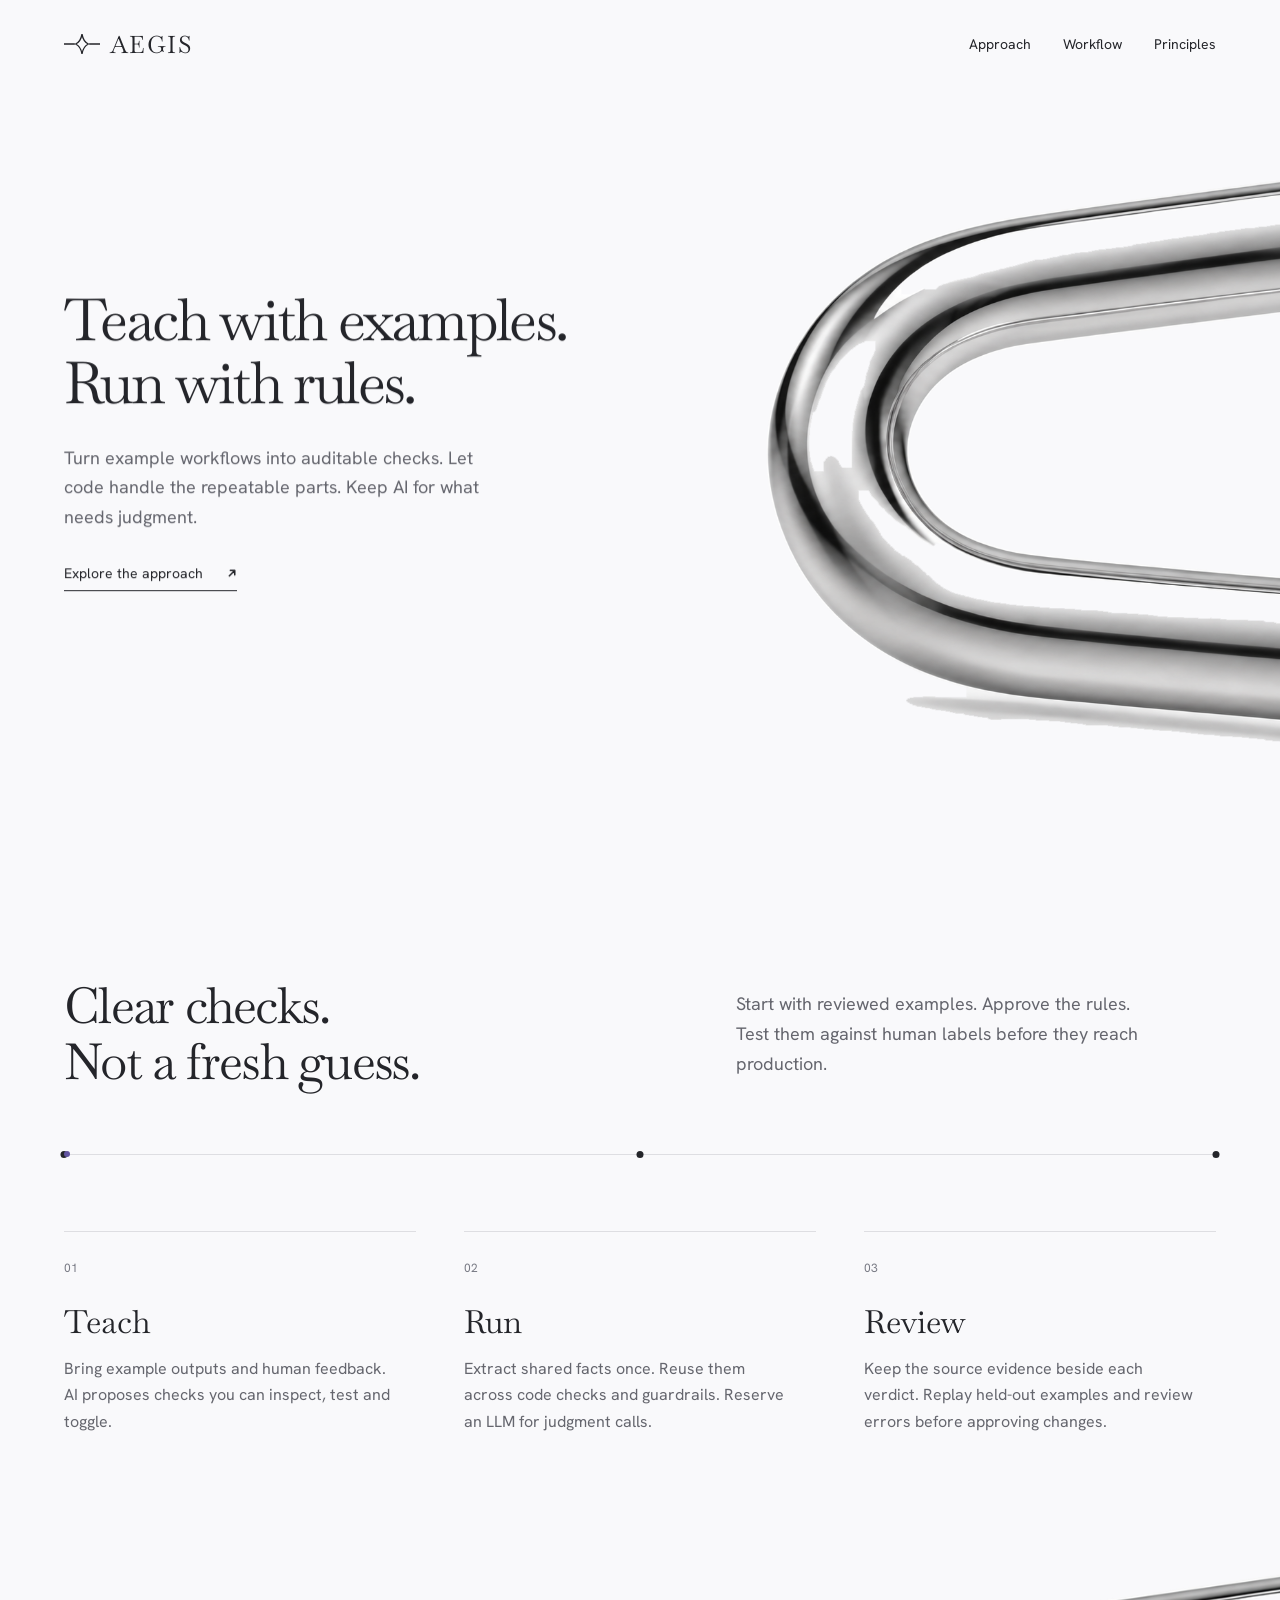
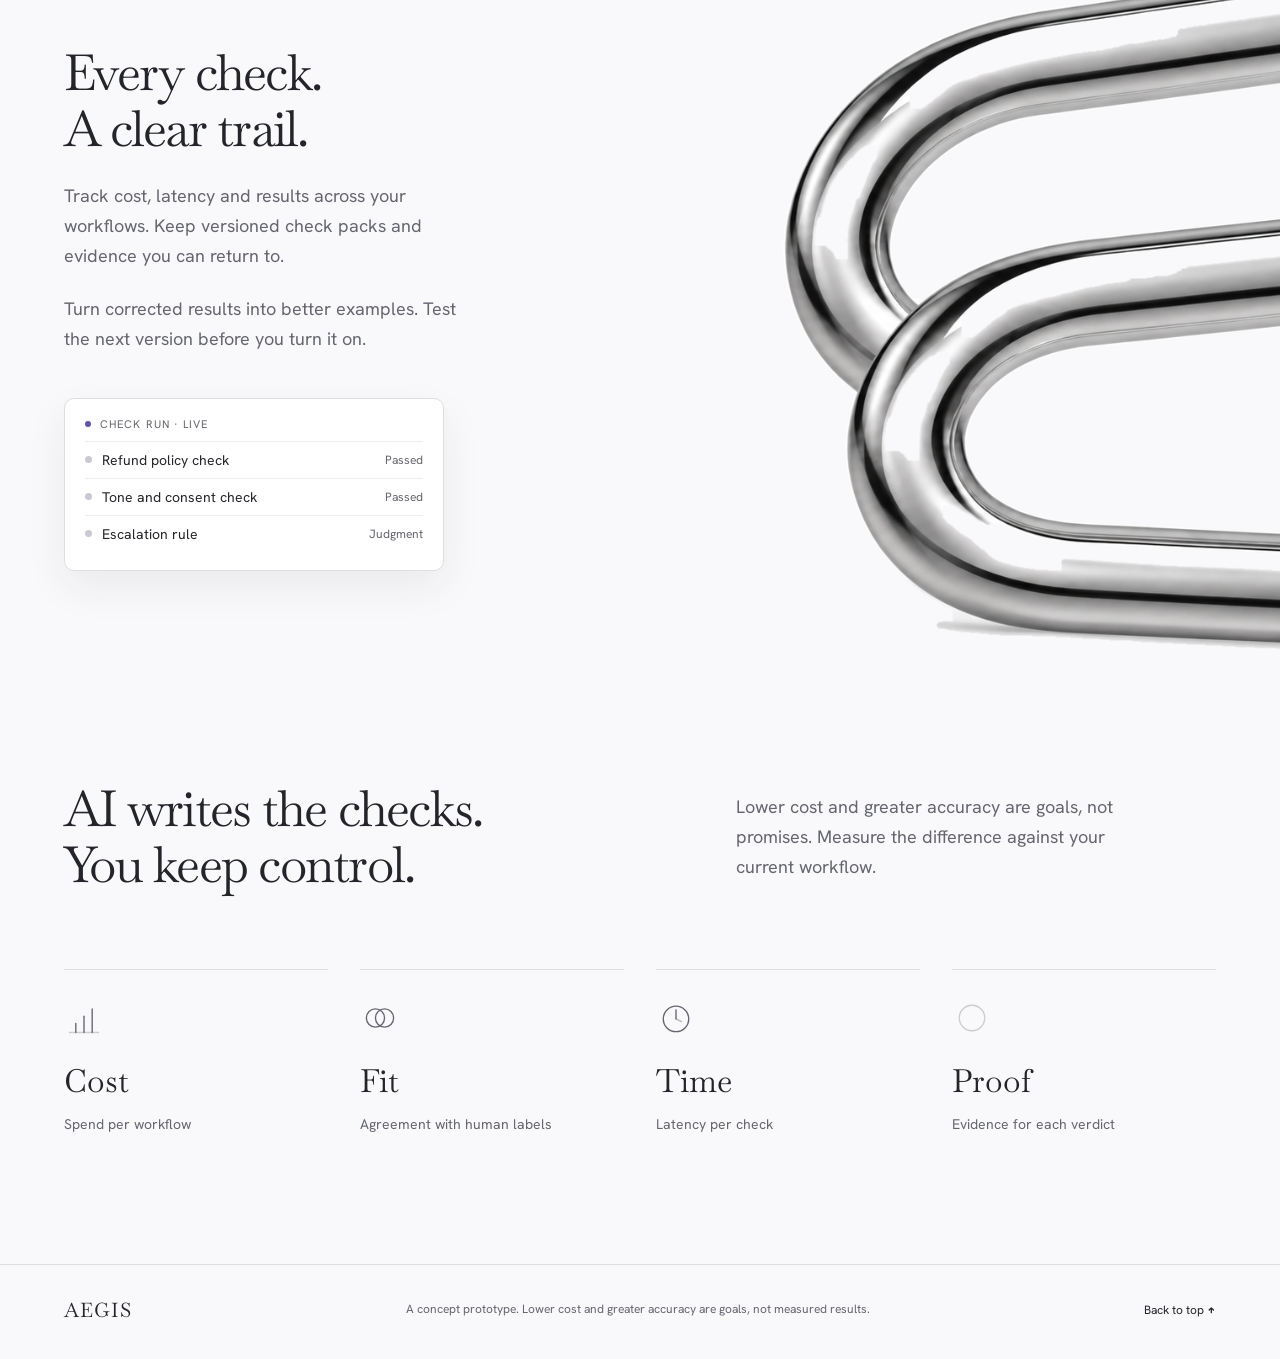
==== commit ddb20727: "Reduce repeated cards and add page-specific illustration on index" ====
--- a/index.html
+++ b/index.html
@@ -43,24 +43,13 @@
 
 /* True alpha artwork on the page surface, no image ground. */
 .hero-art,.page-pipe,.pipe-section-art{mix-blend-mode:normal;background:transparent;mask-image:none;-webkit-mask-image:none}
-
-/* Small working illustrations, in the same family as the check-run card. */
-.demo-card{margin-top:28px;border:1px solid #dedee5;border-radius:14px;background:rgba(255,255,255,.92);box-shadow:0 14px 36px rgba(35,35,46,.045);padding:20px 22px;overflow:hidden;font-family:var(--sans);position:relative}
-.demo-head{display:flex;align-items:center;justify-content:space-between;gap:16px;font-size:10px;letter-spacing:.12em;text-transform:uppercase;color:var(--muted);padding-bottom:16px;border-bottom:1px solid #eeeeF2}
-.demo-head>span{display:flex;align-items:center;gap:8px}.demo-dot{width:5px;height:5px;background:#6d609e;border-radius:50%;box-shadow:0 0 0 4px #6d609e0d}.demo-replay{border:0;background:none;color:var(--muted);font:inherit;letter-spacing:0;text-transform:none;cursor:pointer;padding:5px 0;white-space:nowrap}.demo-replay:hover{color:var(--ink)}.demo-replay:focus-visible,.demo-detail summary:focus-visible{outline:2px solid #6d609e;outline-offset:4px}
-.demo-row{display:flex;align-items:center;justify-content:space-between;gap:18px;min-height:43px;border-bottom:1px solid #eeeef2;font-size:12px;color:var(--ink);position:relative}.demo-row:last-child{border-bottom:0}.demo-row>span{display:flex;align-items:center;gap:9px}.demo-row small{font-size:10px;color:var(--muted);white-space:nowrap}.demo-mark{width:5px;height:5px;border-radius:50%;background:#c9c9d3;flex-shrink:0}.demo-row:last-child .demo-mark{background:#6d609e}.demo-detail{margin-top:14px;color:var(--muted);font-size:11px;line-height:1.7}.demo-detail summary{cursor:pointer;list-style:none;display:flex;justify-content:space-between}.demo-detail summary::after{content:'+';font-size:15px}.demo-detail[open] summary::after{content:'−'}.demo-detail p{font-size:12px;line-height:1.7;margin:12px 0 0!important}.demo-track{display:flex;gap:6px;margin-top:16px;align-items:center}.demo-track b{height:3px;flex:1;background:#e9e8ee;border-radius:3px;position:relative;overflow:hidden}.demo-track b::after{content:'';position:absolute;inset:0;background:#76689f;transform:translateX(-101%)}.demo-track small{font-size:10px;color:var(--muted);margin-left:6px}
-.demo-card.playing .demo-row{animation:demo-arrive .55s ease both;animation-delay:calc(var(--row)*.16s)}.demo-card.playing .demo-mark{animation:demo-light 2.2s ease both;animation-delay:calc(var(--row)*.2s)}.demo-card.playing .demo-track b::after{animation:demo-trace 1.8s cubic-bezier(.2,.7,.2,1) both;animation-delay:calc(var(--row)*.18s)}
-@keyframes demo-arrive{from{opacity:.25;transform:translateY(5px)}to{opacity:1;transform:translateY(0)}}@keyframes demo-light{0%,25%{background:#d7d5e0;box-shadow:none}50%{background:#76689f;box-shadow:0 0 0 4px #76689f12}100%{background:#76689f;box-shadow:none}}@keyframes demo-trace{to{transform:translateX(0)}}
-.steps{gap:24px}.steps>article{border:1px solid #dedee5;border-radius:16px;background:#fff;padding:28px;box-shadow:0 16px 40px #23232e04}.steps .demo-card{box-shadow:none;border:0;border-radius:0;padding:0;background:none;margin-top:24px}.steps .demo-head{padding-top:4px}.steps>article>p{font-size:16px}.metrics>div{border:1px solid #dedee5;border-radius:14px;padding:24px;background:#ffffff80}.metrics{gap:20px}
-@media(max-width:640px){.demo-card{padding:18px;margin-top:24px}.demo-row{font-size:11px;gap:10px}.demo-row small{font-size:9px}.steps>article{padding:24px}.steps{gap:18px}.metrics{gap:12px}.metrics>div{padding:18px}.metrics h3{font-size:28px}.metrics p{font-size:13px}.article-body{gap:38px}.demo-detail p{font-size:12px}}
-@media(prefers-reduced-motion:reduce){.demo-card.playing .demo-row,.demo-card.playing .demo-mark,.demo-card.playing .demo-track b::after{animation:none}.demo-track b::after{transform:none}}
 </style>
 </head>
 <body>
 <header class="header"><a class="logo" href="#top" aria-label="Aegis home"><svg viewBox="0 0 40 24" width="36" height="24" aria-hidden="true"><path d="M0 12h12M28 12h12" stroke="currentColor" stroke-width="1.5"/><path d="M20 1c1 6 3 9 7 11-4 2-6 5-7 11-1-6-3-9-7-11 4-2 6-5 7-11z" fill="none" stroke="currentColor" stroke-width="1.5"/></svg>AEGIS</a><nav aria-label="Main"><a href="approach.html">Approach</a><a href="workflow.html">Workflow</a><a href="principles.html">Principles</a></nav><button class="menu-toggle" type="button" aria-expanded="false" aria-controls="mobile-menu" aria-label="Open menu"><span class="mt-a"></span><span class="mt-b"></span></button></header><div class="mobile-menu" id="mobile-menu" aria-hidden="true"><nav aria-label="Mobile"><a href="#top" aria-current="page"><span>01</span>Home</a><a href="approach.html"><span>02</span>Approach</a><a href="workflow.html"><span>03</span>Workflow</a><a href="principles.html"><span>04</span>Principles</a></nav><p>A concept prototype. Teach with examples, run with rules.</p></div>
 <main id="top">
 <section class="hero" aria-labelledby="headline"><img class="hero-art" src="[data-uri]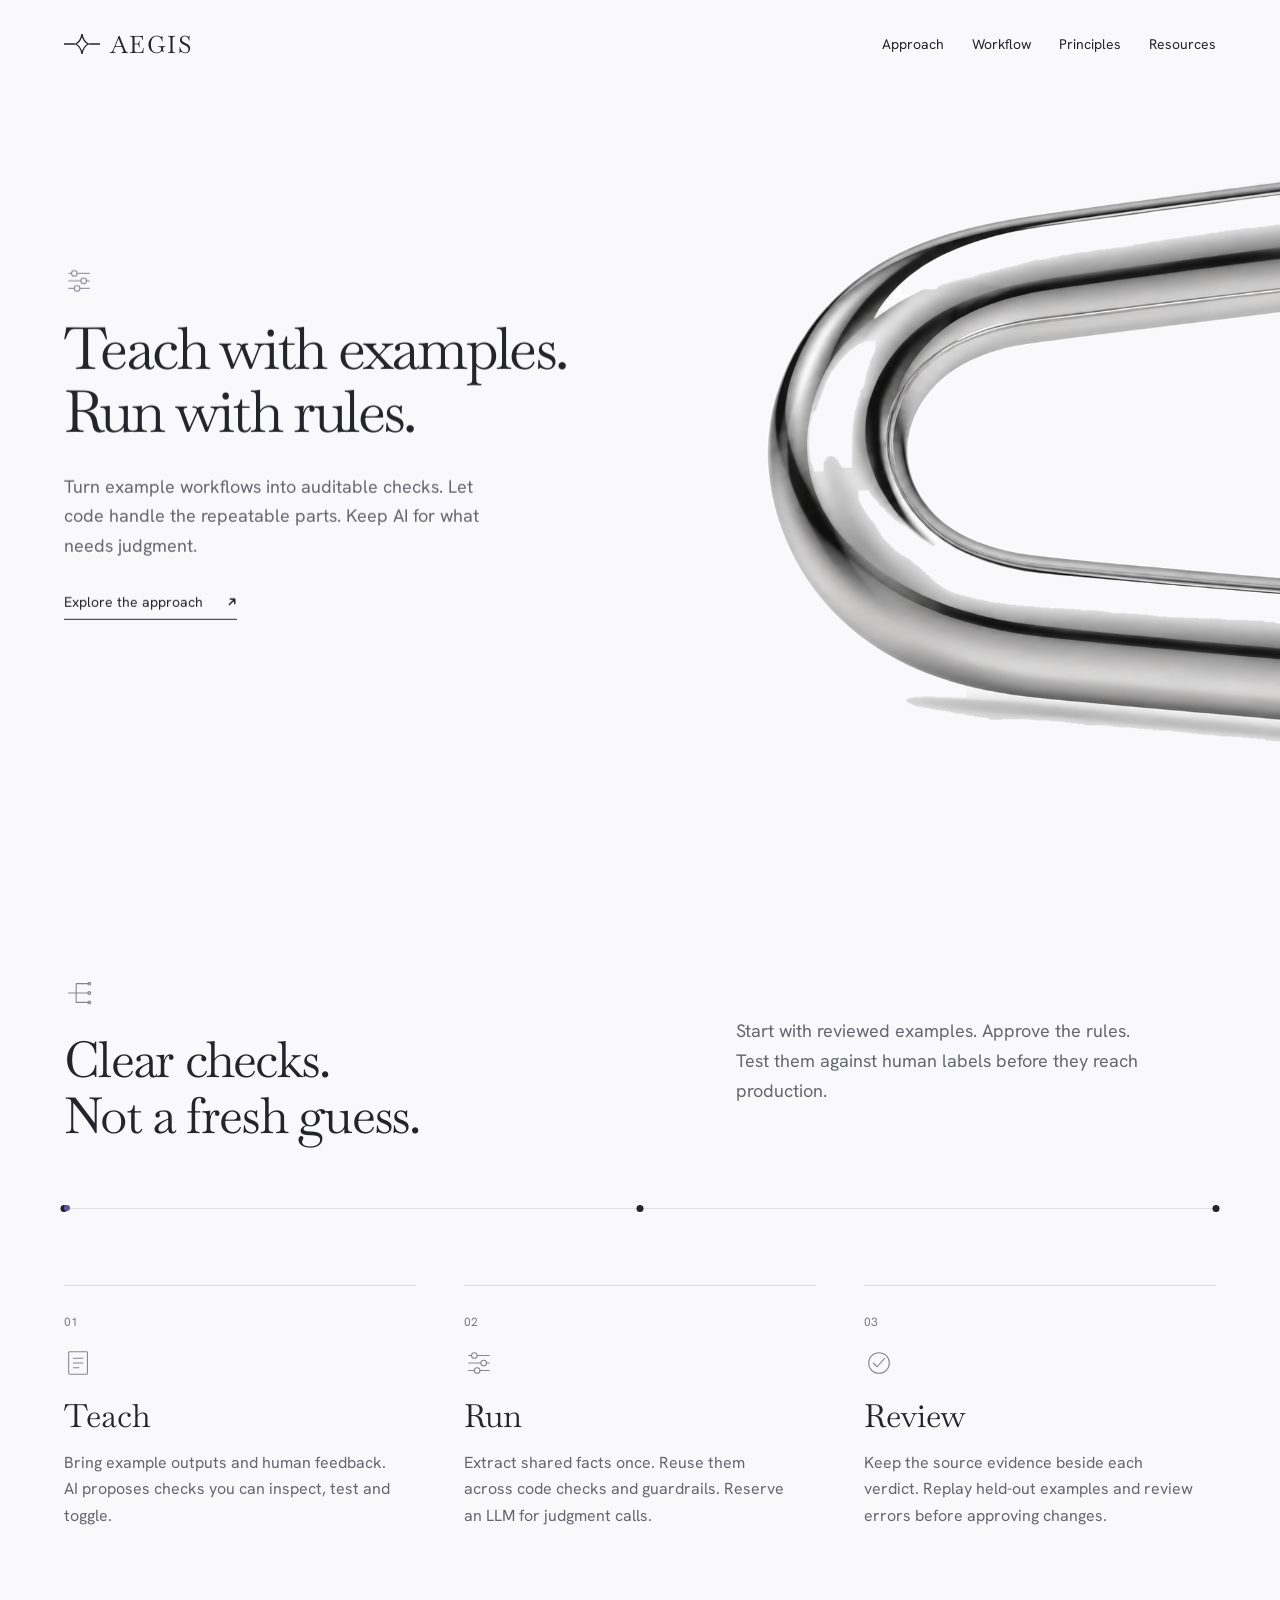
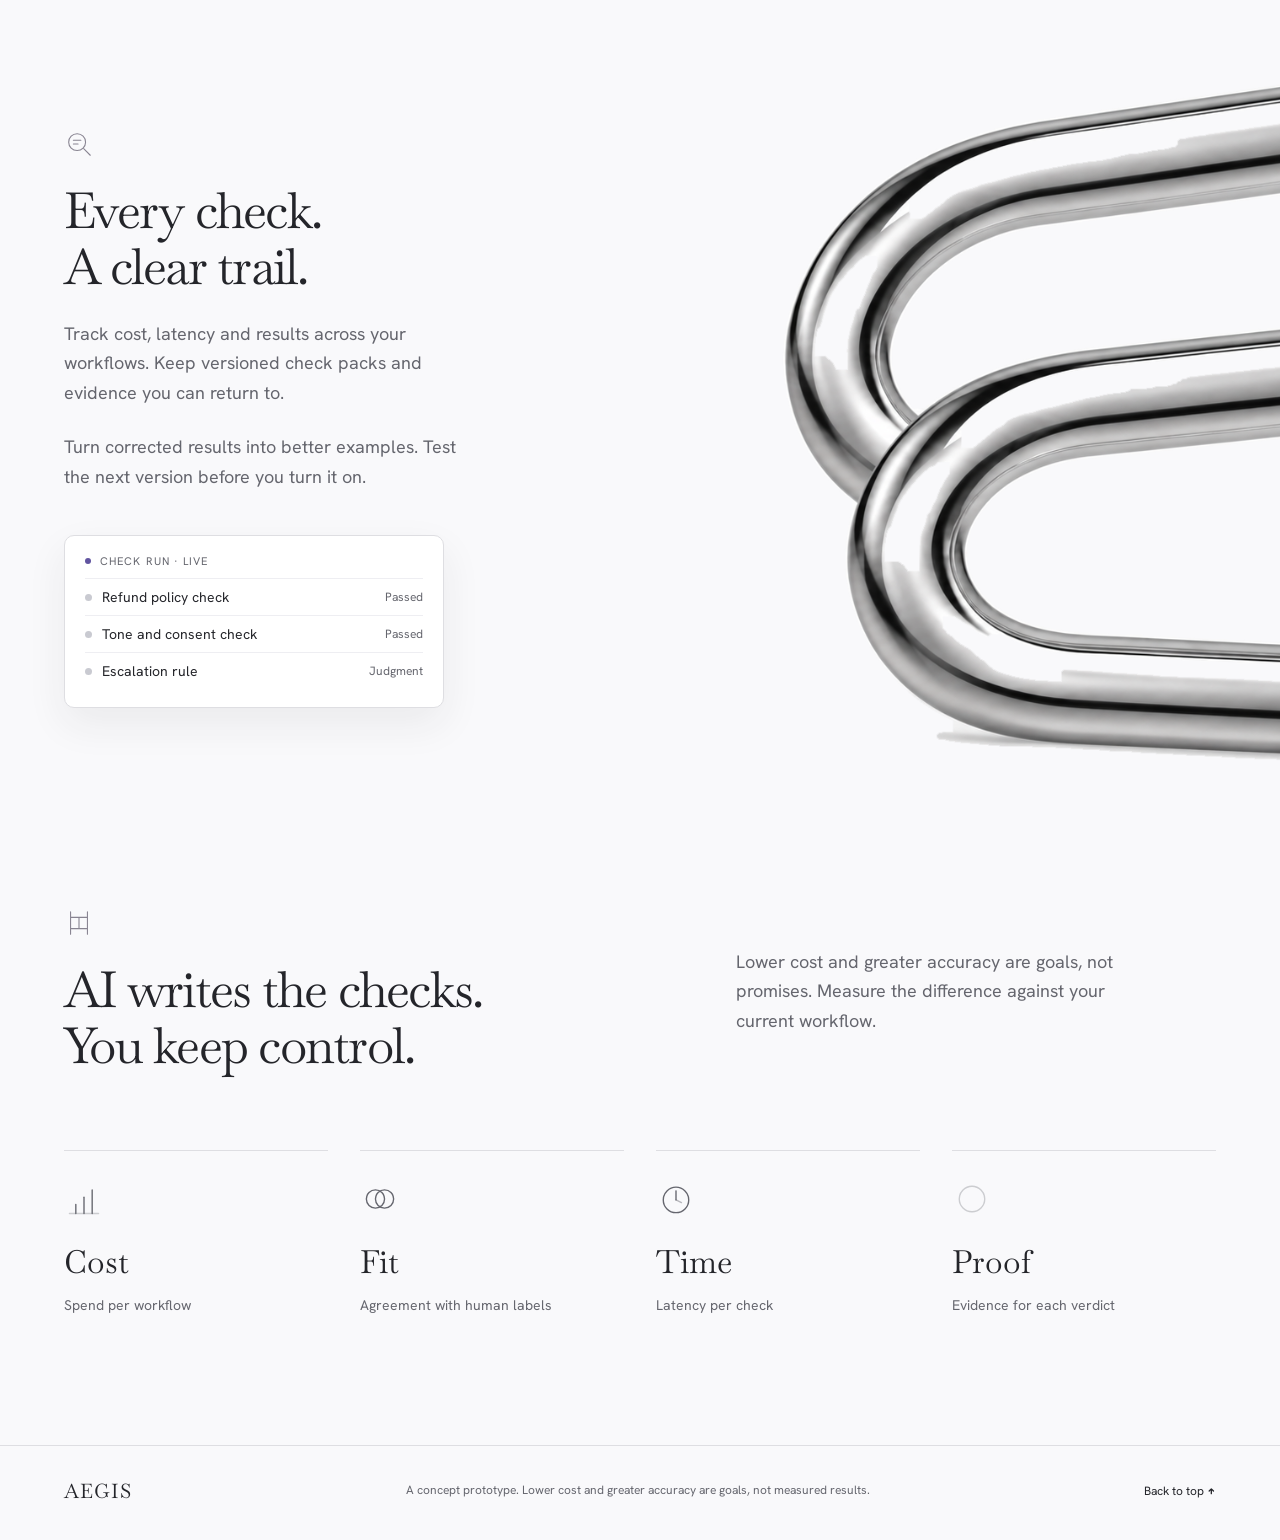
==== commit dc810bbf: "Add thin-line block icons and Resources navigation on index" ====
--- a/index.html
+++ b/index.html
@@ -43,15 +43,19 @@
 
 /* True alpha artwork on the page surface, no image ground. */
 .hero-art,.page-pipe,.pipe-section-art{mix-blend-mode:normal;background:transparent;mask-image:none;-webkit-mask-image:none}
+
+.block-icon{display:block;width:30px;height:30px;color:#888491;margin-bottom:24px;flex:none}.hero-copy>.block-icon{margin-bottom:22px}.steps .block-icon{margin-top:17px;margin-bottom:0}.steps h3{margin-top:17px}.article-body .block-icon{width:28px;height:28px;margin-bottom:18px}.section-heading{position:relative}.section-heading h2>.block-icon{margin-bottom:24px}.evidence-copy>.block-icon{margin-bottom:24px}.header nav{gap:28px}.mobile-menu.open a:nth-child(5){transition-delay:.44s}
+.resource-main{padding-bottom:84px}.resource-main .article-lead{padding-bottom:310px}.resource-grid{display:grid;grid-template-columns:.8fr 1.2fr;gap:90px;margin-top:50px;align-items:start}.resource-grid h2{font-size:36px;line-height:1.15}.resource-kicker{font-size:10px;letter-spacing:.14em;text-transform:uppercase;color:var(--muted);margin-bottom:18px}.resource-feature{display:block;text-decoration:none;border-top:1px solid var(--line);border-bottom:1px solid var(--line);padding:28px 0;transition:color .2s}.resource-feature:hover{color:#756494}.feature-top{display:flex;align-items:center;justify-content:space-between;gap:20px}.feature-top .block-icon{margin-bottom:0}.resource-feature h3{font-size:31px;line-height:1.15;margin:22px 0 12px}.resource-feature p{font-size:15px;max-width:430px}.resource-feature .feature-link{display:flex;align-items:center;gap:12px;margin-top:26px;font-size:12px}.post-section{margin-top:100px}.post-heading{display:flex;align-items:baseline;justify-content:space-between;gap:20px;padding-bottom:24px;border-bottom:1px solid var(--line)}.post-heading h2{font-size:36px}.post-heading span{font-size:11px;color:var(--muted)}.post-empty{display:grid;grid-template-columns:60px 1fr;gap:20px;padding:44px 0;border-bottom:1px solid var(--line)}.post-empty .block-icon{margin:0}.post-empty h3{font-size:24px;margin-bottom:12px}.post-empty p{font-size:15px;max-width:470px}.watch-main{padding-top:158px;padding-bottom:80px}.watch-heading{max-width:760px;margin-bottom:46px}.watch-heading h1{font-size:60px;line-height:1.08}.watch-heading p{font-size:18px;margin-top:24px;max-width:530px}.video-shell{border:1px solid var(--line);background:#f9f9fb;overflow:hidden;border-radius:4px}.video-shell video{display:block;width:100%;height:auto;aspect-ratio:16/9;background:#f9f9fb}.video-meta{display:flex;justify-content:space-between;gap:20px;margin-top:17px;font-size:11px;color:var(--muted)}.watch-notes{margin-top:64px;display:grid;grid-template-columns:1fr 1fr;gap:70px}.watch-notes h2{font-size:30px;margin-bottom:16px}.watch-notes p{font-size:16px}.watch-notes .block-icon{width:26px;height:26px}
+@media(max-width:640px){.block-icon{width:26px;height:26px;margin-bottom:20px}.resource-main .article-lead{padding-bottom:150px}.resource-grid{grid-template-columns:1fr;gap:36px;margin-top:30px}.resource-grid h2,.post-heading h2{font-size:30px}.post-section{margin-top:64px}.post-empty{grid-template-columns:32px 1fr;gap:18px;padding:32px 0}.post-empty h3{font-size:23px}.resource-feature h3{font-size:28px}.watch-main{padding-top:130px}.watch-heading{margin-bottom:32px}.watch-heading h1{font-size:42px}.watch-heading p{font-size:16px}.video-meta{font-size:10px;flex-wrap:wrap}.watch-notes{grid-template-columns:1fr;gap:36px;margin-top:44px}.mobile-menu a{font-size:40px}.mobile-menu nav{gap:5px}}
 </style>
 </head>
 <body>
-<header class="header"><a class="logo" href="#top" aria-label="Aegis home"><svg viewBox="0 0 40 24" width="36" height="24" aria-hidden="true"><path d="M0 12h12M28 12h12" stroke="currentColor" stroke-width="1.5"/><path d="M20 1c1 6 3 9 7 11-4 2-6 5-7 11-1-6-3-9-7-11 4-2 6-5 7-11z" fill="none" stroke="currentColor" stroke-width="1.5"/></svg>AEGIS</a><nav aria-label="Main"><a href="approach.html">Approach</a><a href="workflow.html">Workflow</a><a href="principles.html">Principles</a></nav><button class="menu-toggle" type="button" aria-expanded="false" aria-controls="mobile-menu" aria-label="Open menu"><span class="mt-a"></span><span class="mt-b"></span></button></header><div class="mobile-menu" id="mobile-menu" aria-hidden="true"><nav aria-label="Mobile"><a href="#top" aria-current="page"><span>01</span>Home</a><a href="approach.html"><span>02</span>Approach</a><a href="workflow.html"><span>03</span>Workflow</a><a href="principles.html"><span>04</span>Principles</a></nav><p>A concept prototype. Teach with examples, run with rules.</p></div>
+<header class="header"><a class="logo" href="#top" aria-label="Aegis home"><svg viewBox="0 0 40 24" width="36" height="24" aria-hidden="true"><path d="M0 12h12M28 12h12" stroke="currentColor" stroke-width="1.5"/><path d="M20 1c1 6 3 9 7 11-4 2-6 5-7 11-1-6-3-9-7-11 4-2 6-5 7-11z" fill="none" stroke="currentColor" stroke-width="1.5"/></svg>AEGIS</a><nav aria-label="Main"><a href="approach.html">Approach</a><a href="workflow.html">Workflow</a><a href="principles.html">Principles</a><a href="resources.html">Resources</a></nav><button class="menu-toggle" type="button" aria-expanded="false" aria-controls="mobile-menu" aria-label="Open menu"><span class="mt-a"></span><span class="mt-b"></span></button></header><div class="mobile-menu" id="mobile-menu" aria-hidden="true"><nav aria-label="Mobile"><a href="#top" aria-current="page"><span>01</span>Home</a><a href="approach.html"><span>02</span>Approach</a><a href="workflow.html"><span>03</span>Workflow</a><a href="principles.html"><span>04</span>Principles</a><a href="resources.html"><span>05</span>Resources</a></nav><p>A concept prototype. Teach with examples, run with rules.</p></div>
 <main id="top">
-<section class="hero" aria-labelledby="headline"><img class="hero-art" src="[data-uri]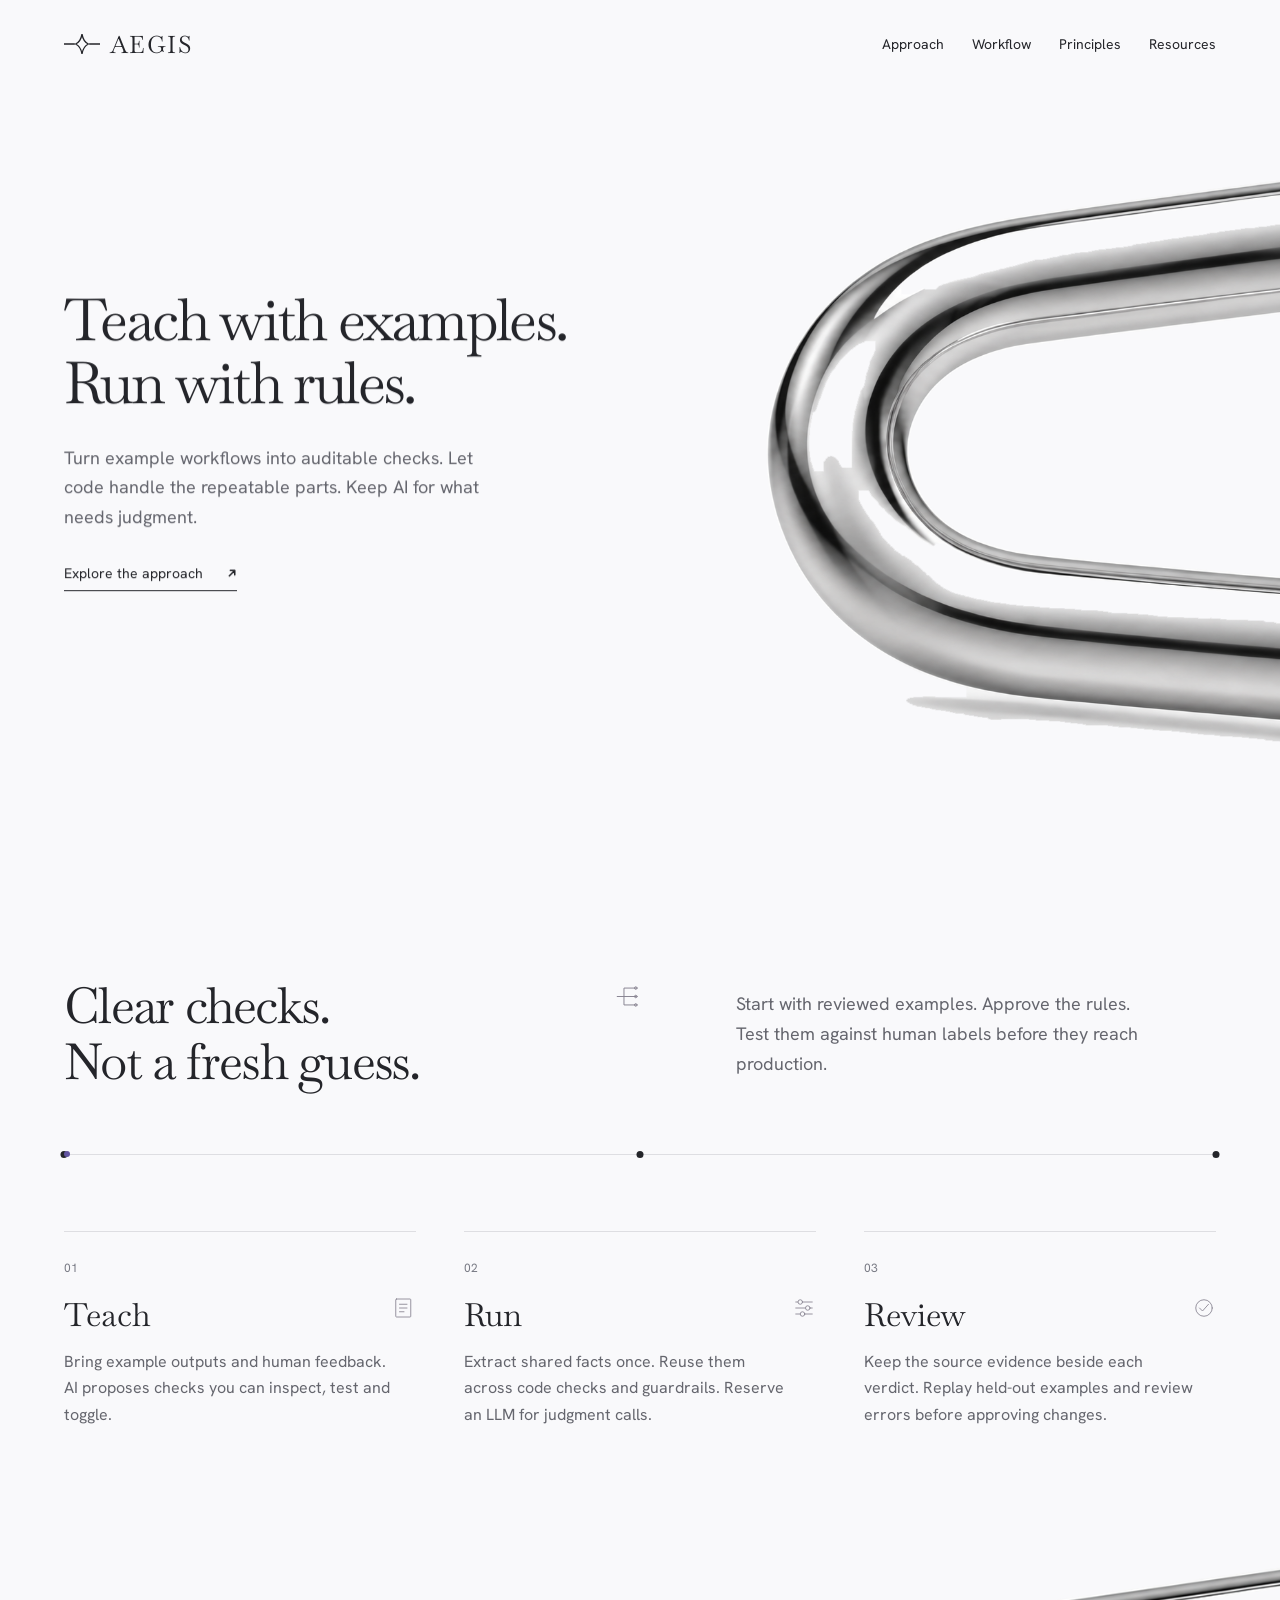
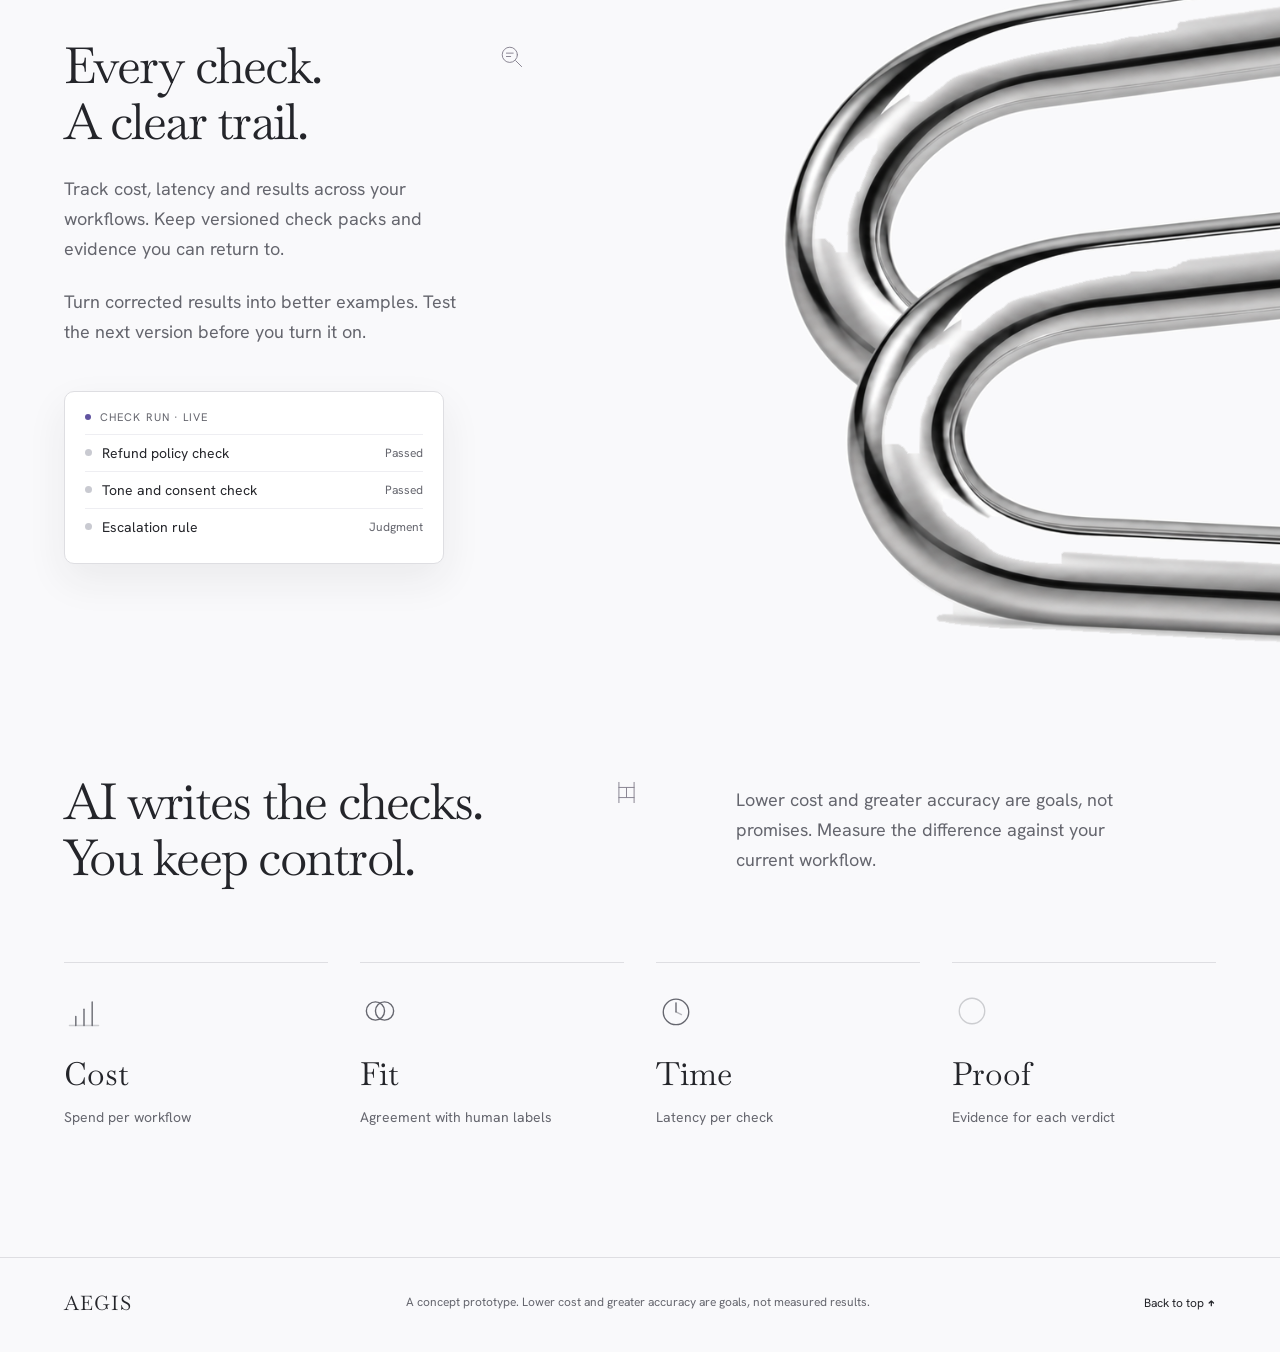
==== commit 4652e4f9: "Quiet leads and body icons beside headings" ====
--- a/index.html
+++ b/index.html
@@ -47,15 +47,18 @@
 .block-icon{display:block;width:30px;height:30px;color:#888491;margin-bottom:24px;flex:none}.hero-copy>.block-icon{margin-bottom:22px}.steps .block-icon{margin-top:17px;margin-bottom:0}.steps h3{margin-top:17px}.article-body .block-icon{width:28px;height:28px;margin-bottom:18px}.section-heading{position:relative}.section-heading h2>.block-icon{margin-bottom:24px}.evidence-copy>.block-icon{margin-bottom:24px}.header nav{gap:28px}.mobile-menu.open a:nth-child(5){transition-delay:.44s}
 .resource-main{padding-bottom:84px}.resource-main .article-lead{padding-bottom:310px}.resource-grid{display:grid;grid-template-columns:.8fr 1.2fr;gap:90px;margin-top:50px;align-items:start}.resource-grid h2{font-size:36px;line-height:1.15}.resource-kicker{font-size:10px;letter-spacing:.14em;text-transform:uppercase;color:var(--muted);margin-bottom:18px}.resource-feature{display:block;text-decoration:none;border-top:1px solid var(--line);border-bottom:1px solid var(--line);padding:28px 0;transition:color .2s}.resource-feature:hover{color:#756494}.feature-top{display:flex;align-items:center;justify-content:space-between;gap:20px}.feature-top .block-icon{margin-bottom:0}.resource-feature h3{font-size:31px;line-height:1.15;margin:22px 0 12px}.resource-feature p{font-size:15px;max-width:430px}.resource-feature .feature-link{display:flex;align-items:center;gap:12px;margin-top:26px;font-size:12px}.post-section{margin-top:100px}.post-heading{display:flex;align-items:baseline;justify-content:space-between;gap:20px;padding-bottom:24px;border-bottom:1px solid var(--line)}.post-heading h2{font-size:36px}.post-heading span{font-size:11px;color:var(--muted)}.post-empty{display:grid;grid-template-columns:60px 1fr;gap:20px;padding:44px 0;border-bottom:1px solid var(--line)}.post-empty .block-icon{margin:0}.post-empty h3{font-size:24px;margin-bottom:12px}.post-empty p{font-size:15px;max-width:470px}.watch-main{padding-top:158px;padding-bottom:80px}.watch-heading{max-width:760px;margin-bottom:46px}.watch-heading h1{font-size:60px;line-height:1.08}.watch-heading p{font-size:18px;margin-top:24px;max-width:530px}.video-shell{border:1px solid var(--line);background:#f9f9fb;overflow:hidden;border-radius:4px}.video-shell video{display:block;width:100%;height:auto;aspect-ratio:16/9;background:#f9f9fb}.video-meta{display:flex;justify-content:space-between;gap:20px;margin-top:17px;font-size:11px;color:var(--muted)}.watch-notes{margin-top:64px;display:grid;grid-template-columns:1fr 1fr;gap:70px}.watch-notes h2{font-size:30px;margin-bottom:16px}.watch-notes p{font-size:16px}.watch-notes .block-icon{width:26px;height:26px}
 @media(max-width:640px){.block-icon{width:26px;height:26px;margin-bottom:20px}.resource-main .article-lead{padding-bottom:150px}.resource-grid{grid-template-columns:1fr;gap:36px;margin-top:30px}.resource-grid h2,.post-heading h2{font-size:30px}.post-section{margin-top:64px}.post-empty{grid-template-columns:32px 1fr;gap:18px;padding:32px 0}.post-empty h3{font-size:23px}.resource-feature h3{font-size:28px}.watch-main{padding-top:130px}.watch-heading{margin-bottom:32px}.watch-heading h1{font-size:42px}.watch-heading p{font-size:16px}.video-meta{font-size:10px;flex-wrap:wrap}.watch-notes{grid-template-columns:1fr;gap:36px;margin-top:44px}.mobile-menu a{font-size:40px}.mobile-menu nav{gap:5px}}
+
+/* Quiet leads; body icons sit at the right of their headings. */
+.heading-icon-row{display:flex;align-items:flex-start;justify-content:space-between;gap:24px}.heading-icon-row>.block-icon{position:static;display:block;flex:0 0 27px;width:27px;height:27px;margin:5px 0 0!important}.heading-icon-row>.heading-label{min-width:0}.steps .heading-icon-row{gap:20px}.steps .heading-icon-row>.block-icon{width:24px;height:24px;flex-basis:24px;margin-top:2px!important}.post-empty{display:block}.feature-top{justify-content:flex-end}.watch-notes .heading-icon-row{gap:18px}@media(max-width:640px){.heading-icon-row{gap:18px}.heading-icon-row>.block-icon{flex-basis:24px;width:24px;height:24px;margin-top:3px!important}}
 </style>
 </head>
 <body>
 <header class="header"><a class="logo" href="#top" aria-label="Aegis home"><svg viewBox="0 0 40 24" width="36" height="24" aria-hidden="true"><path d="M0 12h12M28 12h12" stroke="currentColor" stroke-width="1.5"/><path d="M20 1c1 6 3 9 7 11-4 2-6 5-7 11-1-6-3-9-7-11 4-2 6-5 7-11z" fill="none" stroke="currentColor" stroke-width="1.5"/></svg>AEGIS</a><nav aria-label="Main"><a href="approach.html">Approach</a><a href="workflow.html">Workflow</a><a href="principles.html">Principles</a><a href="resources.html">Resources</a></nav><button class="menu-toggle" type="button" aria-expanded="false" aria-controls="mobile-menu" aria-label="Open menu"><span class="mt-a"></span><span class="mt-b"></span></button></header><div class="mobile-menu" id="mobile-menu" aria-hidden="true"><nav aria-label="Mobile"><a href="#top" aria-current="page"><span>01</span>Home</a><a href="approach.html"><span>02</span>Approach</a><a href="workflow.html"><span>03</span>Workflow</a><a href="principles.html"><span>04</span>Principles</a><a href="resources.html"><span>05</span>Resources</a></nav><p>A concept prototype. Teach with examples, run with rules.</p></div>
 <main id="top">
-<section class="hero" aria-labelledby="headline"><img class="hero-art" src="[data-uri]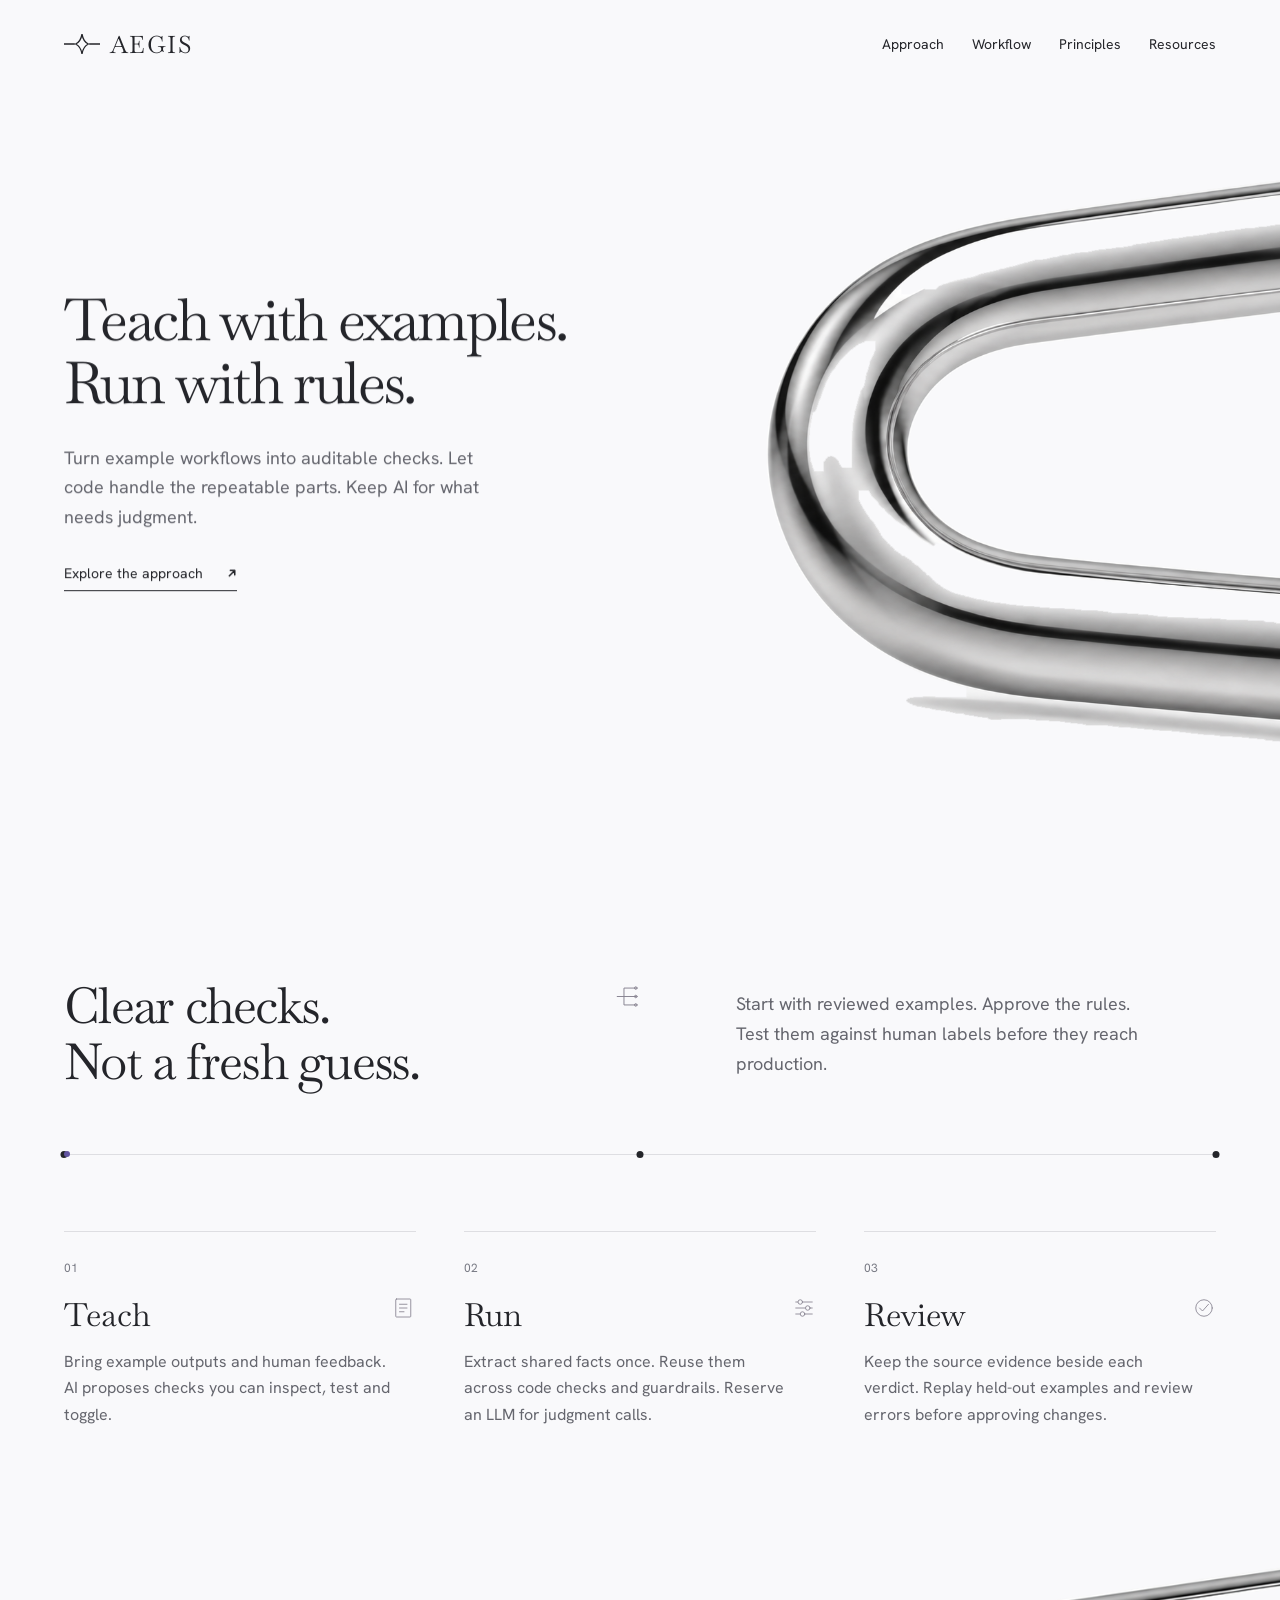
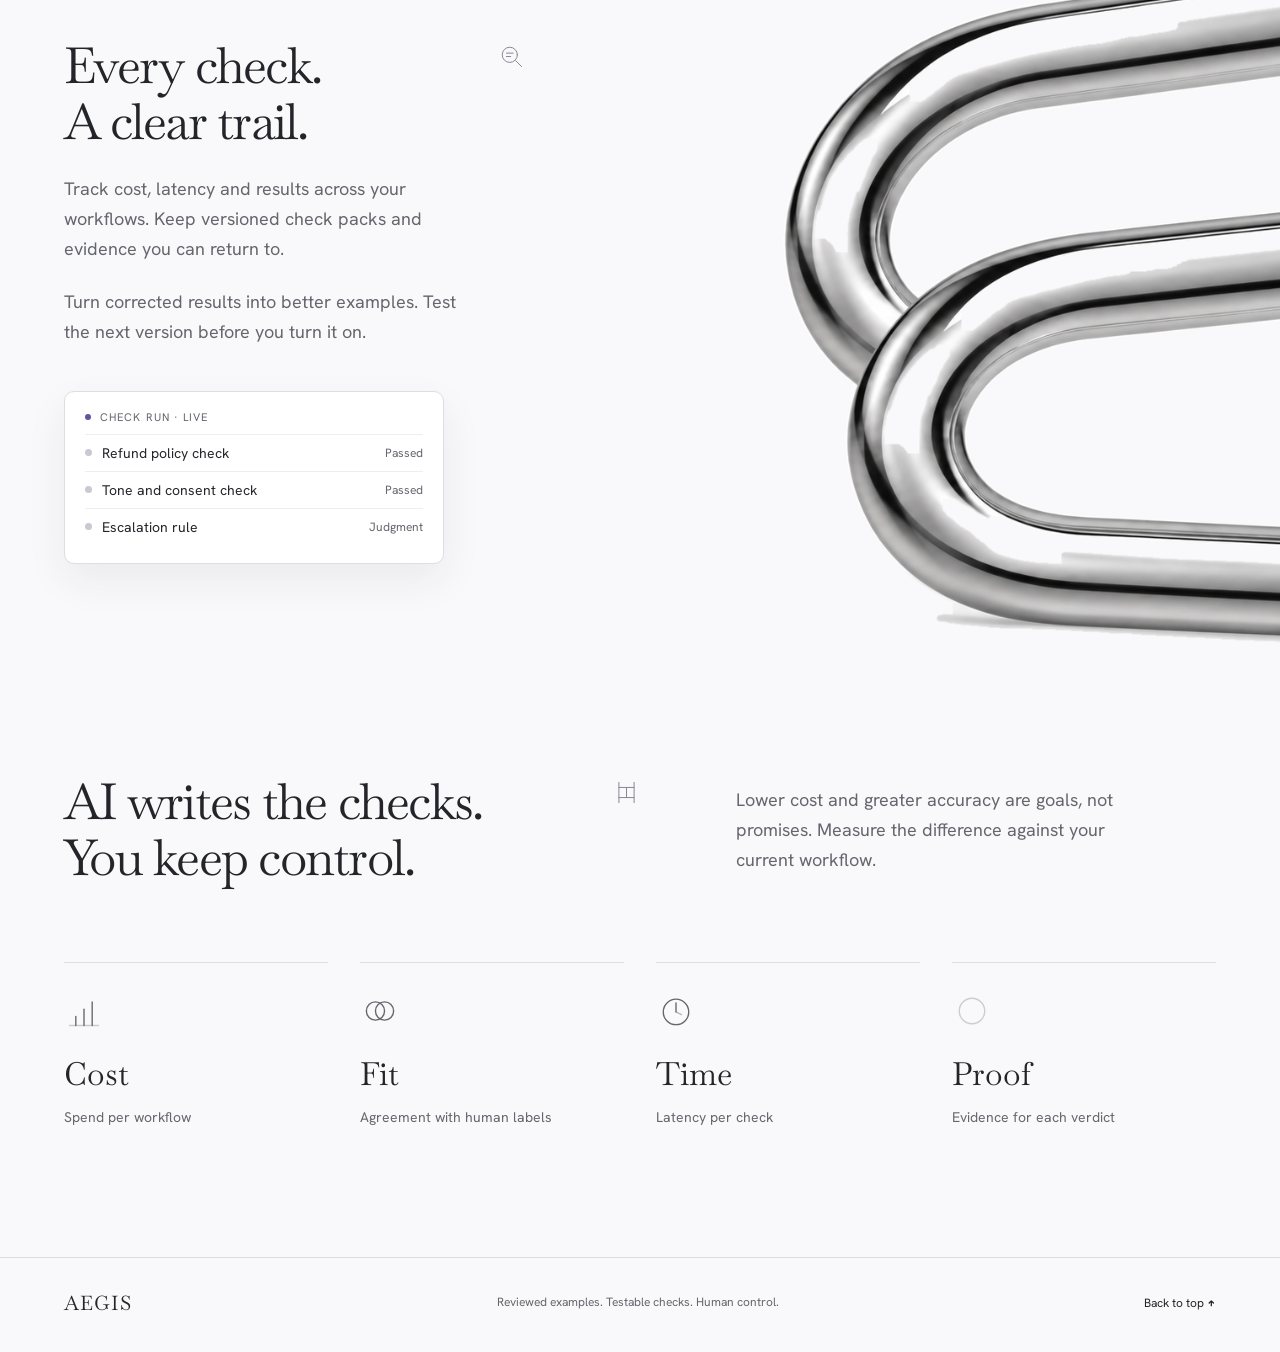
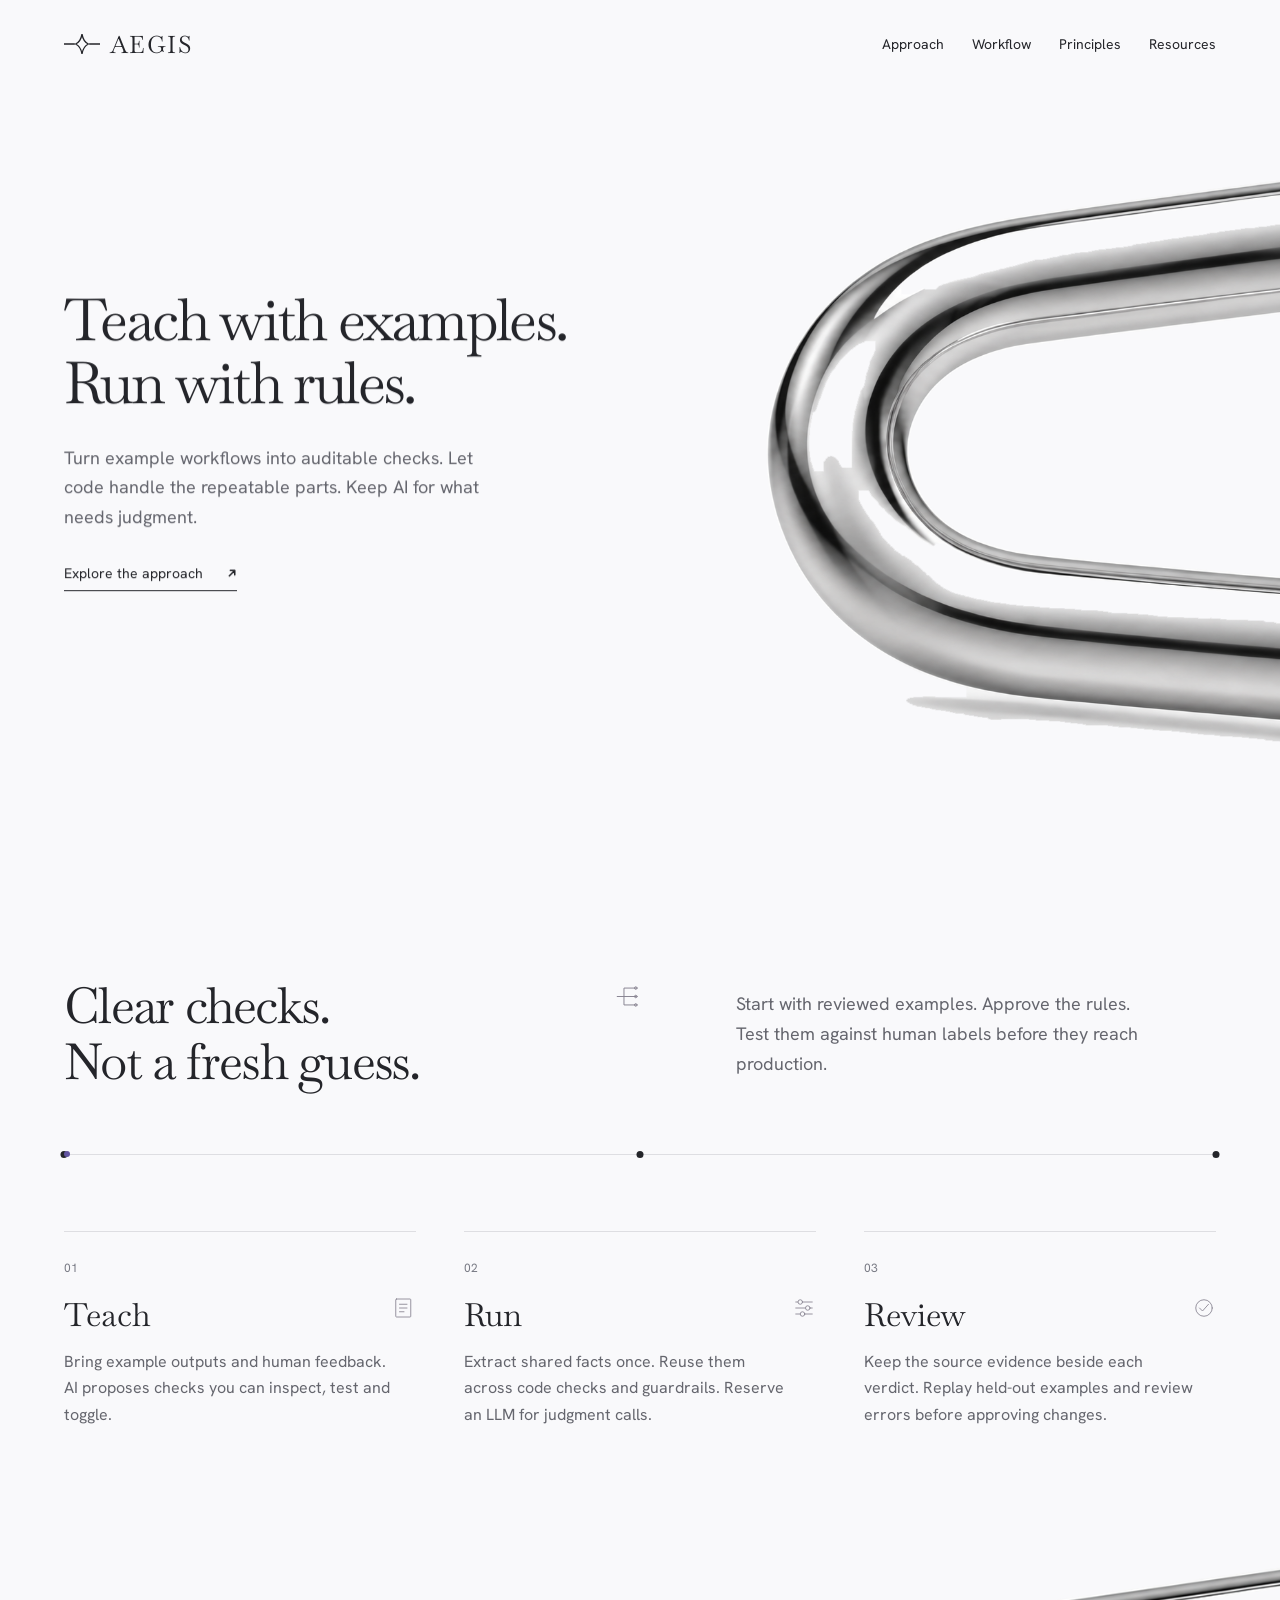
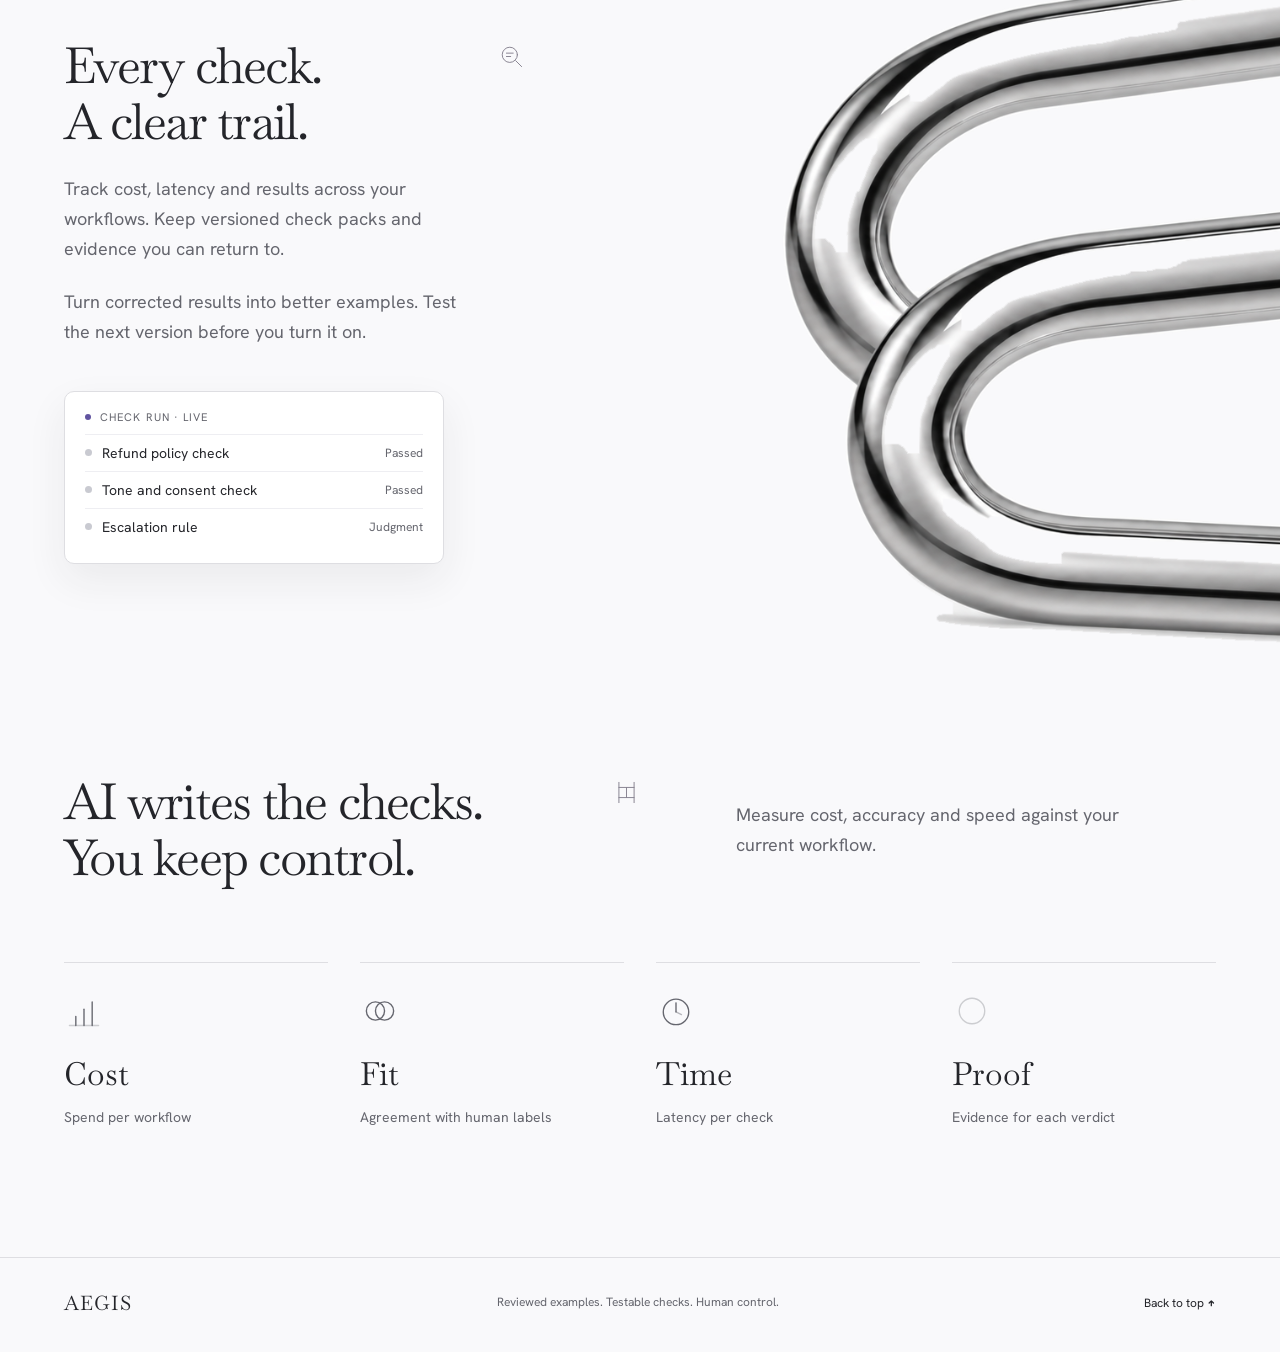
